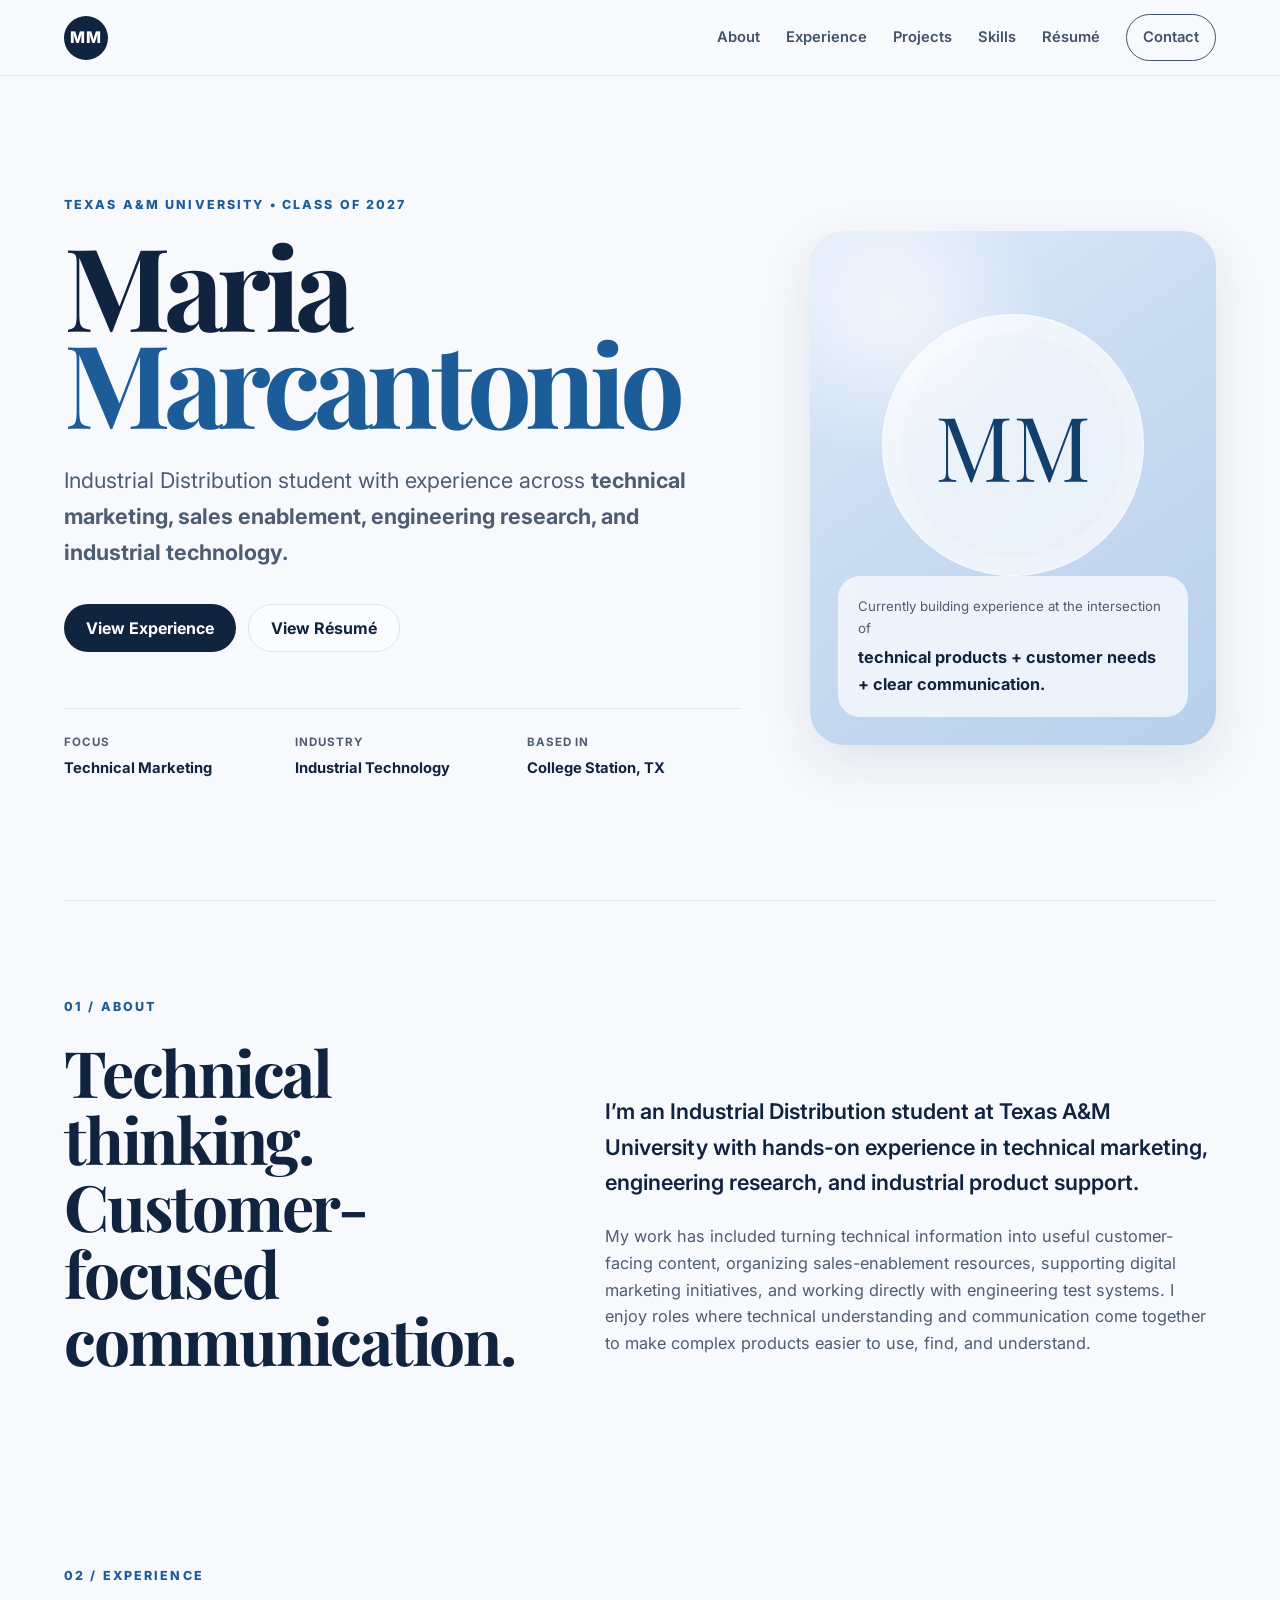
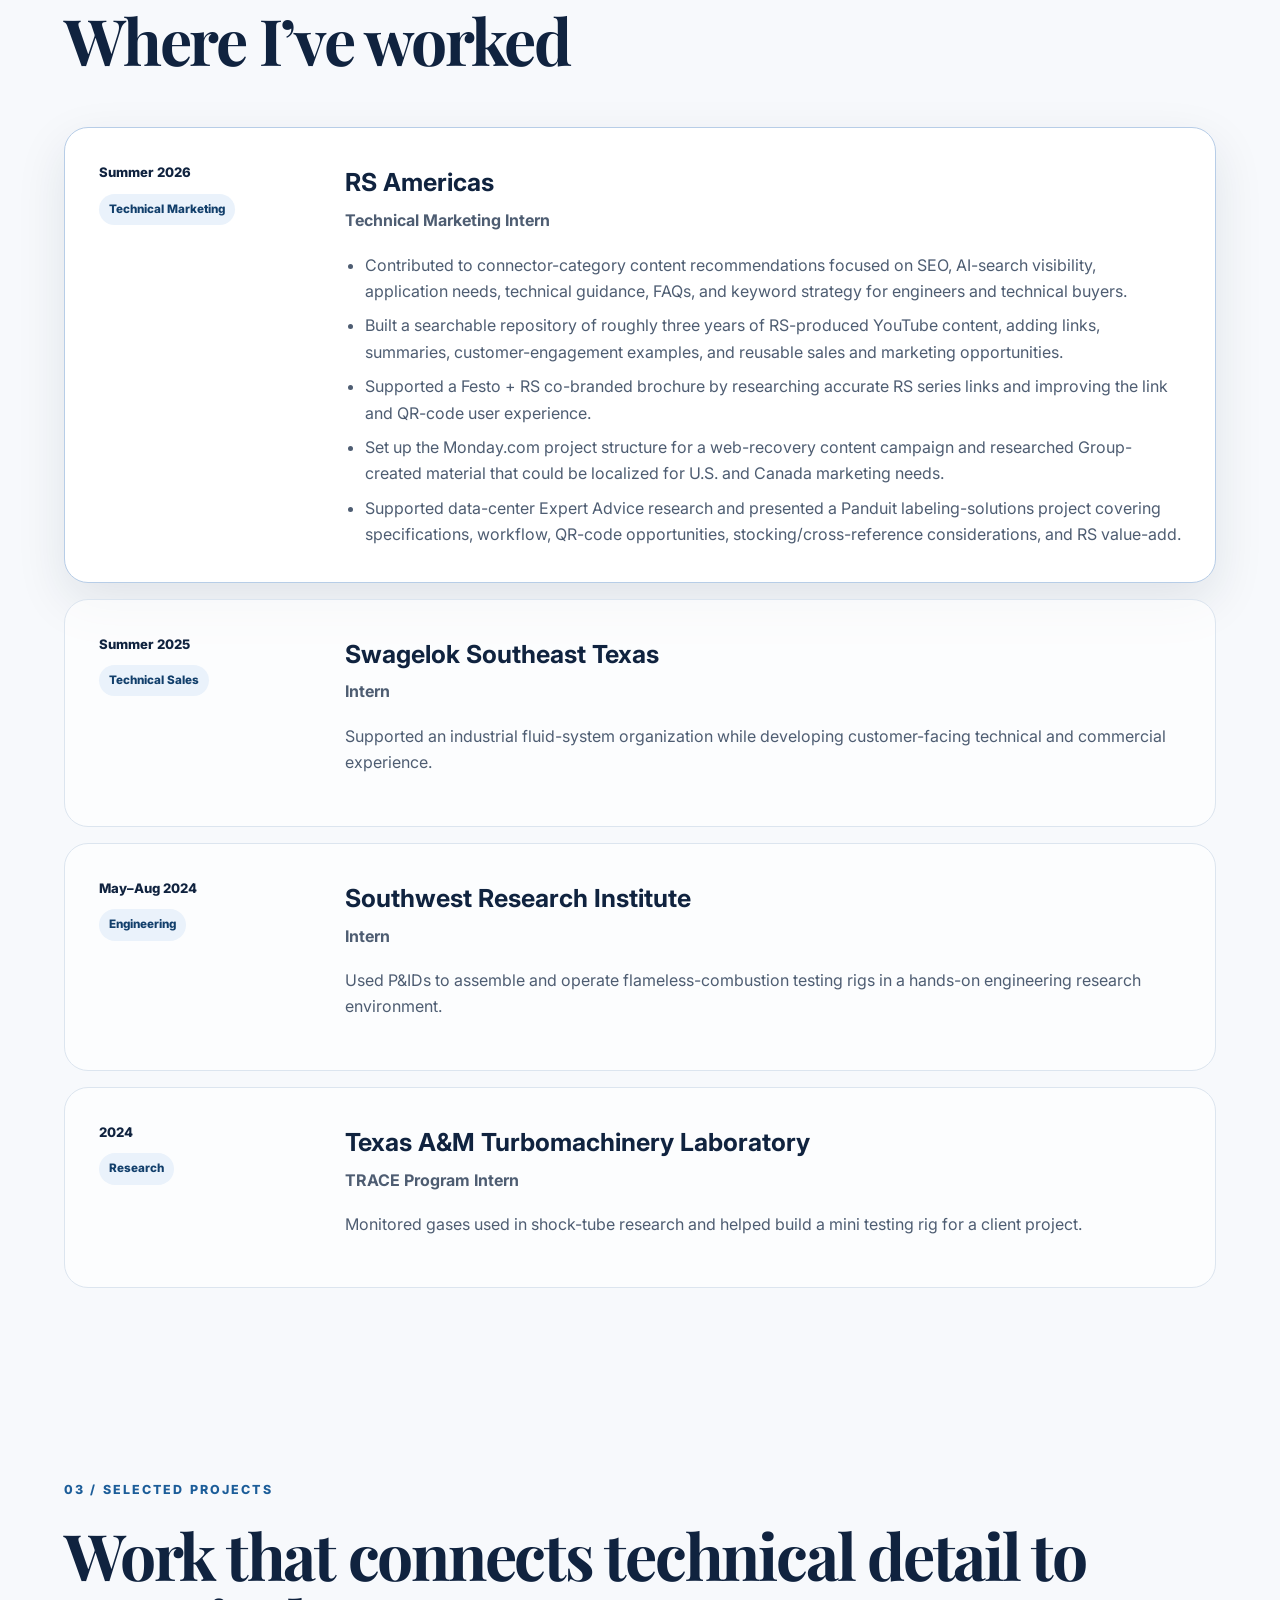
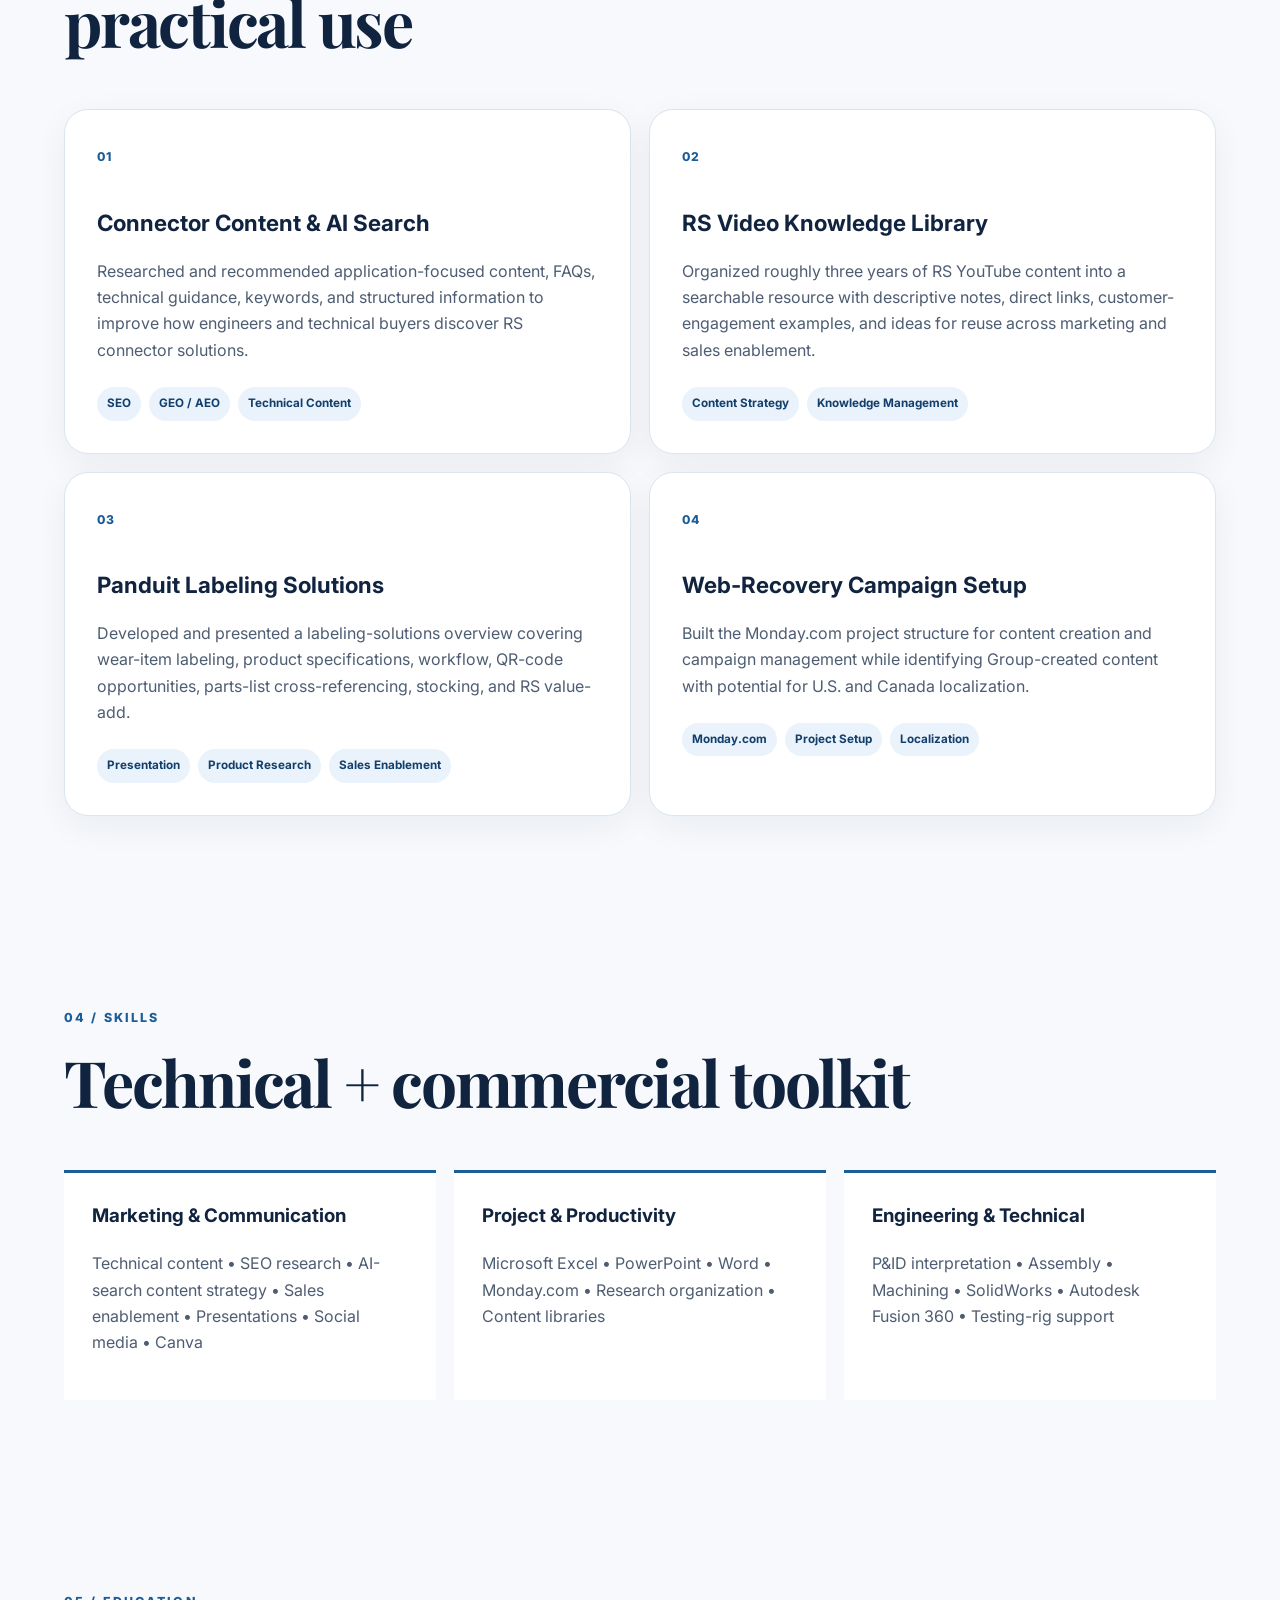
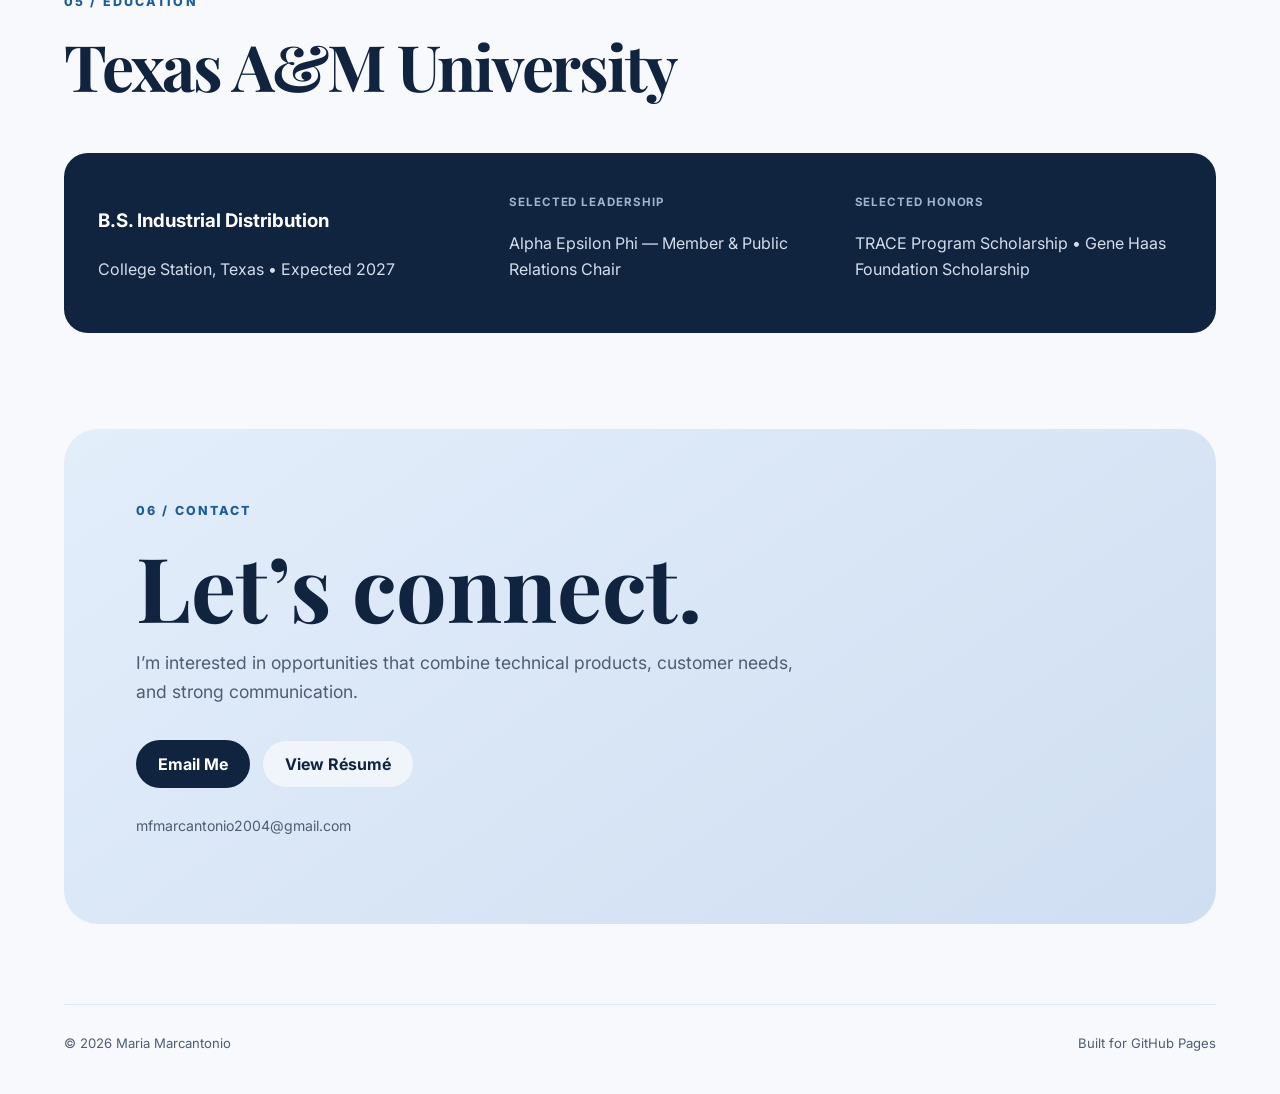
==== index.html @ a5fbe871 "Add files via upload" ====
<!doctype html>
<html lang="en">
<head>
  <meta charset="utf-8" />
  <meta name="viewport" content="width=device-width, initial-scale=1" />
  <meta name="description" content="Maria Marcantonio — Texas A&M Industrial Distribution student with experience in technical marketing, technical sales support, and engineering research." />
  <title>Maria Marcantonio | Portfolio</title>
  <link rel="preconnect" href="https://fonts.googleapis.com">
  <link rel="preconnect" href="https://fonts.gstatic.com" crossorigin>
  <link href="https://fonts.googleapis.com/css2?family=Inter:wght@400;500;600;700;800&family=Playfair+Display:wght@700&display=swap" rel="stylesheet">
  <link rel="stylesheet" href="styles.css" />
</head>

<body>
  <header class="site-header">
    <a class="brand" href="#top" aria-label="Maria Marcantonio home">MM</a>

    <button class="nav-toggle" aria-label="Open navigation" aria-expanded="false">
      <span></span><span></span><span></span>
    </button>

    <nav class="nav" aria-label="Primary navigation">
      <a href="#about">About</a>
      <a href="#experience">Experience</a>
      <a href="#projects">Projects</a>
      <a href="#skills">Skills</a>
      <a href="resume.html">Résumé</a>
      <a class="nav-cta" href="#contact">Contact</a>
    </nav>
  </header>

  <main id="top">
    <section class="hero section">
      <div class="hero-copy reveal">
        <p class="eyebrow">Texas A&amp;M University • Class of 2027</p>
        <h1>Maria<br><span>Marcantonio</span></h1>
        <p class="hero-subtitle">
          Industrial Distribution student with experience across
          <strong>technical marketing, sales enablement, engineering research, and industrial technology.</strong>
        </p>

        <div class="hero-actions">
          <a class="button primary" href="#experience">View Experience</a>
          <a class="button secondary" href="resume.html">View Résumé</a>
        </div>

        <div class="quick-facts" aria-label="Highlights">
          <div>
            <span class="fact-label">Focus</span>
            <strong>Technical Marketing</strong>
          </div>
          <div>
            <span class="fact-label">Industry</span>
            <strong>Industrial Technology</strong>
          </div>
          <div>
            <span class="fact-label">Based in</span>
            <strong>College Station, TX</strong>
          </div>
        </div>
      </div>

      <div class="hero-card reveal">
        <div class="portrait-placeholder" aria-label="Maria Marcantonio initials">
          <span>MM</span>
        </div>
        <div class="hero-card-text">
          <span>Currently building experience at the intersection of</span>
          <strong>technical products + customer needs + clear communication.</strong>
        </div>
      </div>
    </section>

    <section id="about" class="section two-column">
      <div class="section-heading reveal">
        <p class="eyebrow">01 / About</p>
        <h2>Technical thinking.<br>Customer-focused communication.</h2>
      </div>

      <div class="about-copy reveal">
        <p class="lead">
          I’m an Industrial Distribution student at Texas A&amp;M University with hands-on experience in technical marketing,
          engineering research, and industrial product support.
        </p>
        <p>
          My work has included turning technical information into useful customer-facing content, organizing sales-enablement
          resources, supporting digital marketing initiatives, and working directly with engineering test systems.
          I enjoy roles where technical understanding and communication come together to make complex products easier to use,
          find, and understand.
        </p>
      </div>
    </section>

    <section id="experience" class="section">
      <div class="section-heading reveal">
        <p class="eyebrow">02 / Experience</p>
        <h2>Where I’ve worked</h2>
      </div>

      <div class="timeline">
        <article class="experience-card featured reveal">
          <div class="experience-meta">
            <span class="date">Summer 2026</span>
            <span class="tag">Technical Marketing</span>
          </div>
          <div class="experience-main">
            <h3>RS Americas</h3>
            <p class="role">Technical Marketing Intern</p>
            <ul>
              <li>Contributed to connector-category content recommendations focused on SEO, AI-search visibility, application needs, technical guidance, FAQs, and keyword strategy for engineers and technical buyers.</li>
              <li>Built a searchable repository of roughly three years of RS-produced YouTube content, adding links, summaries, customer-engagement examples, and reusable sales and marketing opportunities.</li>
              <li>Supported a Festo + RS co-branded brochure by researching accurate RS series links and improving the link and QR-code user experience.</li>
              <li>Set up the Monday.com project structure for a web-recovery content campaign and researched Group-created material that could be localized for U.S. and Canada marketing needs.</li>
              <li>Supported data-center Expert Advice research and presented a Panduit labeling-solutions project covering specifications, workflow, QR-code opportunities, stocking/cross-reference considerations, and RS value-add.</li>
            </ul>
          </div>
        </article>

        <article class="experience-card reveal">
          <div class="experience-meta">
            <span class="date">Summer 2025</span>
            <span class="tag">Technical Sales</span>
          </div>
          <div class="experience-main">
            <h3>Swagelok Southeast Texas</h3>
            <p class="role">Intern</p>
            <p>
              Supported an industrial fluid-system organization while developing customer-facing technical and commercial experience.
            </p>
          </div>
        </article>

        <article class="experience-card reveal">
          <div class="experience-meta">
            <span class="date">May–Aug 2024</span>
            <span class="tag">Engineering</span>
          </div>
          <div class="experience-main">
            <h3>Southwest Research Institute</h3>
            <p class="role">Intern</p>
            <p>
              Used P&amp;IDs to assemble and operate flameless-combustion testing rigs in a hands-on engineering research environment.
            </p>
          </div>
        </article>

        <article class="experience-card reveal">
          <div class="experience-meta">
            <span class="date">2024</span>
            <span class="tag">Research</span>
          </div>
          <div class="experience-main">
            <h3>Texas A&amp;M Turbomachinery Laboratory</h3>
            <p class="role">TRACE Program Intern</p>
            <p>
              Monitored gases used in shock-tube research and helped build a mini testing rig for a client project.
            </p>
          </div>
        </article>
      </div>
    </section>

    <section id="projects" class="section">
      <div class="section-heading reveal">
        <p class="eyebrow">03 / Selected Projects</p>
        <h2>Work that connects technical detail to practical use</h2>
      </div>

      <div class="project-grid">
        <article class="project-card reveal">
          <span class="project-number">01</span>
          <h3>Connector Content &amp; AI Search</h3>
          <p>
            Researched and recommended application-focused content, FAQs, technical guidance, keywords, and structured information
            to improve how engineers and technical buyers discover RS connector solutions.
          </p>
          <div class="chips">
            <span>SEO</span><span>GEO / AEO</span><span>Technical Content</span>
          </div>
        </article>

        <article class="project-card reveal">
          <span class="project-number">02</span>
          <h3>RS Video Knowledge Library</h3>
          <p>
            Organized roughly three years of RS YouTube content into a searchable resource with descriptive notes, direct links,
            customer-engagement examples, and ideas for reuse across marketing and sales enablement.
          </p>
          <div class="chips">
            <span>Content Strategy</span><span>Knowledge Management</span>
          </div>
        </article>

        <article class="project-card reveal">
          <span class="project-number">03</span>
          <h3>Panduit Labeling Solutions</h3>
          <p>
            Developed and presented a labeling-solutions overview covering wear-item labeling, product specifications, workflow,
            QR-code opportunities, parts-list cross-referencing, stocking, and RS value-add.
          </p>
          <div class="chips">
            <span>Presentation</span><span>Product Research</span><span>Sales Enablement</span>
          </div>
        </article>

        <article class="project-card reveal">
          <span class="project-number">04</span>
          <h3>Web-Recovery Campaign Setup</h3>
          <p>
            Built the Monday.com project structure for content creation and campaign management while identifying Group-created
            content with potential for U.S. and Canada localization.
          </p>
          <div class="chips">
            <span>Monday.com</span><span>Project Setup</span><span>Localization</span>
          </div>
        </article>
      </div>
    </section>

    <section id="skills" class="section">
      <div class="section-heading reveal">
        <p class="eyebrow">04 / Skills</p>
        <h2>Technical + commercial toolkit</h2>
      </div>

      <div class="skills-grid reveal">
        <div class="skill-group">
          <h3>Marketing &amp; Communication</h3>
          <p>Technical content • SEO research • AI-search content strategy • Sales enablement • Presentations • Social media • Canva</p>
        </div>
        <div class="skill-group">
          <h3>Project &amp; Productivity</h3>
          <p>Microsoft Excel • PowerPoint • Word • Monday.com • Research organization • Content libraries</p>
        </div>
        <div class="skill-group">
          <h3>Engineering &amp; Technical</h3>
          <p>P&amp;ID interpretation • Assembly • Machining • SolidWorks • Autodesk Fusion 360 • Testing-rig support</p>
        </div>
      </div>
    </section>

    <section class="section education-section">
      <div class="section-heading reveal">
        <p class="eyebrow">05 / Education</p>
        <h2>Texas A&amp;M University</h2>
      </div>

      <div class="education-card reveal">
        <div>
          <h3>B.S. Industrial Distribution</h3>
          <p>College Station, Texas • Expected 2027</p>
        </div>
        <div>
          <span class="small-label">Selected leadership</span>
          <p>Alpha Epsilon Phi — Member &amp; Public Relations Chair</p>
        </div>
        <div>
          <span class="small-label">Selected honors</span>
          <p>TRACE Program Scholarship • Gene Haas Foundation Scholarship</p>
        </div>
      </div>
    </section>

    <section id="contact" class="section contact-section reveal">
      <p class="eyebrow">06 / Contact</p>
      <h2>Let’s connect.</h2>
      <p>
        I’m interested in opportunities that combine technical products, customer needs, and strong communication.
      </p>
      <div class="contact-actions">
        <a class="button primary" href="mailto:mfmarcantonio2004@gmail.com">Email Me</a>
        <a class="button secondary" href="resume.html">View Résumé</a>
      </div>
      <p class="contact-email">mfmarcantonio2004@gmail.com</p>
    </section>
  </main>

  <footer>
    <span>© <span id="year"></span> Maria Marcantonio</span>
    <span>Built for GitHub Pages</span>
  </footer>

  <script src="script.js"></script>
</body>
</html>
---- styles.css ----
:root {
  --ink: #10233f;
  --ink-soft: #4e5d72;
  --paper: #f7f9fc;
  --white: #ffffff;
  --blue: #1c5d99;
  --blue-dark: #123f6b;
  --blue-pale: #eaf2fb;
  --line: #dce5ef;
  --shadow: 0 18px 50px rgba(16, 35, 63, 0.10);
  --max: 1180px;
}

* { box-sizing: border-box; }

html { scroll-behavior: smooth; }

body {
  margin: 0;
  font-family: "Inter", system-ui, -apple-system, BlinkMacSystemFont, "Segoe UI", sans-serif;
  background: var(--paper);
  color: var(--ink);
  line-height: 1.65;
}

a { color: inherit; text-decoration: none; }

.site-header {
  position: sticky;
  top: 0;
  z-index: 100;
  display: flex;
  align-items: center;
  justify-content: space-between;
  min-height: 76px;
  padding: 0 5vw;
  background: rgba(247, 249, 252, 0.88);
  backdrop-filter: blur(14px);
  border-bottom: 1px solid rgba(220, 229, 239, 0.8);
}

.brand {
  display: grid;
  place-items: center;
  width: 44px;
  height: 44px;
  border-radius: 50%;
  background: var(--ink);
  color: white;
  font-weight: 800;
  letter-spacing: .04em;
}

.nav {
  display: flex;
  align-items: center;
  gap: 26px;
  font-size: .92rem;
  font-weight: 600;
}

.nav a { opacity: .78; }
.nav a:hover { opacity: 1; }

.nav-cta {
  padding: 10px 16px;
  border: 1px solid var(--ink);
  border-radius: 999px;
}

.nav-toggle {
  display: none;
  width: 44px;
  height: 44px;
  padding: 10px;
  border: 0;
  background: transparent;
}
.nav-toggle span {
  display: block;
  height: 2px;
  margin: 5px 0;
  background: var(--ink);
}

.section {
  width: min(var(--max), 90vw);
  margin: 0 auto;
  padding: 96px 0;
}

.hero {
  min-height: calc(100vh - 76px);
  display: grid;
  grid-template-columns: 1.25fr .75fr;
  gap: 70px;
  align-items: center;
}

.eyebrow {
  margin: 0 0 20px;
  color: var(--blue);
  font-size: .78rem;
  font-weight: 800;
  letter-spacing: .17em;
  text-transform: uppercase;
}

.hero h1 {
  margin: 0;
  font-family: "Playfair Display", Georgia, serif;
  font-size: clamp(4.2rem, 9vw, 8rem);
  line-height: .84;
  letter-spacing: -.055em;
}

.hero h1 span { color: var(--blue); }

.hero-subtitle {
  max-width: 720px;
  margin: 34px 0 0;
  color: var(--ink-soft);
  font-size: clamp(1.08rem, 2vw, 1.35rem);
}

.hero-actions,
.contact-actions {
  display: flex;
  flex-wrap: wrap;
  gap: 12px;
  margin-top: 34px;
}

.button {
  display: inline-flex;
  align-items: center;
  justify-content: center;
  min-height: 48px;
  padding: 0 22px;
  border-radius: 999px;
  font-weight: 700;
  transition: transform .2s ease, box-shadow .2s ease, background .2s ease;
}

.button:hover {
  transform: translateY(-2px);
  box-shadow: 0 10px 28px rgba(16, 35, 63, .12);
}

.button.primary {
  background: var(--ink);
  color: white;
}

.button.secondary {
  border: 1px solid var(--line);
  background: rgba(255,255,255,.6);
}

.quick-facts {
  display: grid;
  grid-template-columns: repeat(3, 1fr);
  gap: 18px;
  margin-top: 56px;
  padding-top: 24px;
  border-top: 1px solid var(--line);
}

.quick-facts div { display: grid; gap: 4px; }

.fact-label,
.small-label {
  color: var(--ink-soft);
  font-size: .72rem;
  font-weight: 700;
  letter-spacing: .08em;
  text-transform: uppercase;
}

.quick-facts strong { font-size: .92rem; }

.hero-card {
  position: relative;
  min-height: 510px;
  padding: 28px;
  overflow: hidden;
  border-radius: 34px;
  background:
    radial-gradient(circle at 20% 15%, rgba(255,255,255,.65), transparent 28%),
    linear-gradient(145deg, #dfeafb, #c9dcf1 45%, #b8d0ec);
  box-shadow: var(--shadow);
  display: flex;
  flex-direction: column;
  justify-content: space-between;
}

.portrait-placeholder {
  align-self: center;
  margin-top: 55px;
  width: min(280px, 75%);
  aspect-ratio: 1;
  display: grid;
  place-items: center;
  border-radius: 50%;
  background: rgba(255,255,255,.62);
  border: 1px solid rgba(255,255,255,.8);
  box-shadow: inset 0 0 0 18px rgba(255,255,255,.22);
}

.portrait-placeholder span {
  font-family: "Playfair Display", Georgia, serif;
  font-size: clamp(4rem, 7vw, 6rem);
  color: var(--blue-dark);
}

.hero-card-text {
  display: grid;
  gap: 4px;
  padding: 20px;
  border-radius: 22px;
  background: rgba(255,255,255,.70);
  backdrop-filter: blur(8px);
}
.hero-card-text span {
  color: var(--ink-soft);
  font-size: .83rem;
}
.hero-card-text strong { font-size: 1.02rem; }

.two-column {
  display: grid;
  grid-template-columns: .85fr 1.15fr;
  gap: 90px;
  border-top: 1px solid var(--line);
}

.section-heading h2 {
  margin: 0;
  font-family: "Playfair Display", Georgia, serif;
  font-size: clamp(2.3rem, 5vw, 4.2rem);
  line-height: 1.05;
  letter-spacing: -.035em;
}

.about-copy {
  align-self: end;
  color: var(--ink-soft);
  font-size: 1.02rem;
}

.about-copy .lead {
  color: var(--ink);
  font-size: 1.35rem;
  font-weight: 600;
}

.timeline {
  margin-top: 54px;
  display: grid;
  gap: 16px;
}

.experience-card {
  display: grid;
  grid-template-columns: 210px 1fr;
  gap: 36px;
  padding: 34px;
  border: 1px solid var(--line);
  border-radius: 24px;
  background: rgba(255,255,255,.68);
}

.experience-card.featured {
  border-color: #b7cde7;
  box-shadow: var(--shadow);
  background: white;
}

.experience-meta {
  display: flex;
  flex-direction: column;
  gap: 10px;
  align-items: flex-start;
}

.date {
  font-size: .82rem;
  font-weight: 800;
}

.tag {
  display: inline-flex;
  padding: 6px 10px;
  border-radius: 999px;
  background: var(--blue-pale);
  color: var(--blue-dark);
  font-size: .73rem;
  font-weight: 800;
}

.experience-main h3 {
  margin: 0;
  font-size: 1.55rem;
}
.role {
  margin: 4px 0 18px;
  color: var(--blue);
  font-weight: 700;
}
.experience-main p,
.experience-main ul {
  color: var(--ink-soft);
}

.experience-main ul {
  margin: 0;
  padding-left: 20px;
}
.experience-main li + li { margin-top: 8px; }

.project-grid {
  display: grid;
  grid-template-columns: repeat(2, 1fr);
  gap: 18px;
  margin-top: 54px;
}

.project-card {
  min-height: 320px;
  padding: 32px;
  border-radius: 24px;
  border: 1px solid var(--line);
  background: white;
  box-shadow: 0 10px 34px rgba(16, 35, 63, .06);
}

.project-number {
  color: var(--blue);
  font-size: .76rem;
  font-weight: 800;
  letter-spacing: .1em;
}
.project-card h3 {
  margin: 36px 0 12px;
  font-size: 1.4rem;
}
.project-card p { color: var(--ink-soft); }

.chips {
  display: flex;
  flex-wrap: wrap;
  gap: 8px;
  margin-top: 24px;
}
.chips span {
  padding: 7px 10px;
  border-radius: 999px;
  background: var(--blue-pale);
  color: var(--blue-dark);
  font-size: .73rem;
  font-weight: 700;
}

.skills-grid {
  display: grid;
  grid-template-columns: repeat(3, 1fr);
  gap: 18px;
  margin-top: 54px;
}

.skill-group {
  padding: 28px;
  border-top: 3px solid var(--blue);
  background: white;
}
.skill-group h3 { margin-top: 0; }
.skill-group p { color: var(--ink-soft); }

.education-card {
  margin-top: 54px;
  display: grid;
  grid-template-columns: 1.2fr 1fr 1fr;
  gap: 18px;
  padding: 34px;
  border-radius: 24px;
  background: var(--ink);
  color: white;
}
.education-card p { color: #d5ddeb; }
.education-card .small-label { color: #9eb5d0; }

.contact-section {
  margin-bottom: 80px;
  padding: 72px;
  border-radius: 34px;
  background: linear-gradient(145deg, #e3eefb, #cfdef1);
}
.contact-section h2 {
  margin: 0;
  font-family: "Playfair Display", Georgia, serif;
  font-size: clamp(3rem, 7vw, 6rem);
  line-height: 1;
}
.contact-section > p:not(.eyebrow):not(.contact-email) {
  max-width: 670px;
  color: var(--ink-soft);
  font-size: 1.1rem;
}
.contact-email {
  margin-top: 26px;
  color: var(--ink-soft);
  font-size: .88rem;
}

footer {
  width: min(var(--max), 90vw);
  margin: 0 auto;
  padding: 28px 0 40px;
  display: flex;
  justify-content: space-between;
  color: var(--ink-soft);
  border-top: 1px solid var(--line);
  font-size: .82rem;
}

.reveal {
  opacity: 0;
  transform: translateY(18px);
  transition: opacity .65s ease, transform .65s ease;
}
.reveal.visible {
  opacity: 1;
  transform: none;
}

@media (max-width: 900px) {
  .nav-toggle { display: block; }
  .nav {
    position: absolute;
    top: 76px;
    left: 0;
    right: 0;
    display: none;
    flex-direction: column;
    align-items: stretch;
    gap: 0;
    padding: 18px 5vw 28px;
    background: var(--paper);
    border-bottom: 1px solid var(--line);
  }
  .nav.open { display: flex; }
  .nav a { padding: 12px 0; }
  .nav-cta { border: 0; border-radius: 0; }

  .hero,
  .two-column {
    grid-template-columns: 1fr;
  }
  .hero {
    padding-top: 60px;
    gap: 38px;
  }
  .hero-card { min-height: 410px; }
  .two-column { gap: 36px; }

  .experience-card {
    grid-template-columns: 1fr;
    gap: 18px;
  }
  .experience-meta {
    flex-direction: row;
    justify-content: space-between;
    align-items: center;
  }
  .project-grid,
  .skills-grid,
  .education-card {
    grid-template-columns: 1fr;
  }
}

@media (max-width: 600px) {
  .section { padding: 72px 0; }
  .hero h1 { font-size: clamp(3.5rem, 19vw, 5.4rem); }
  .quick-facts { grid-template-columns: 1fr; }
  .project-grid { grid-template-columns: 1fr; }
  .contact-section { padding: 42px 26px; }
  footer { flex-direction: column; gap: 8px; }
}
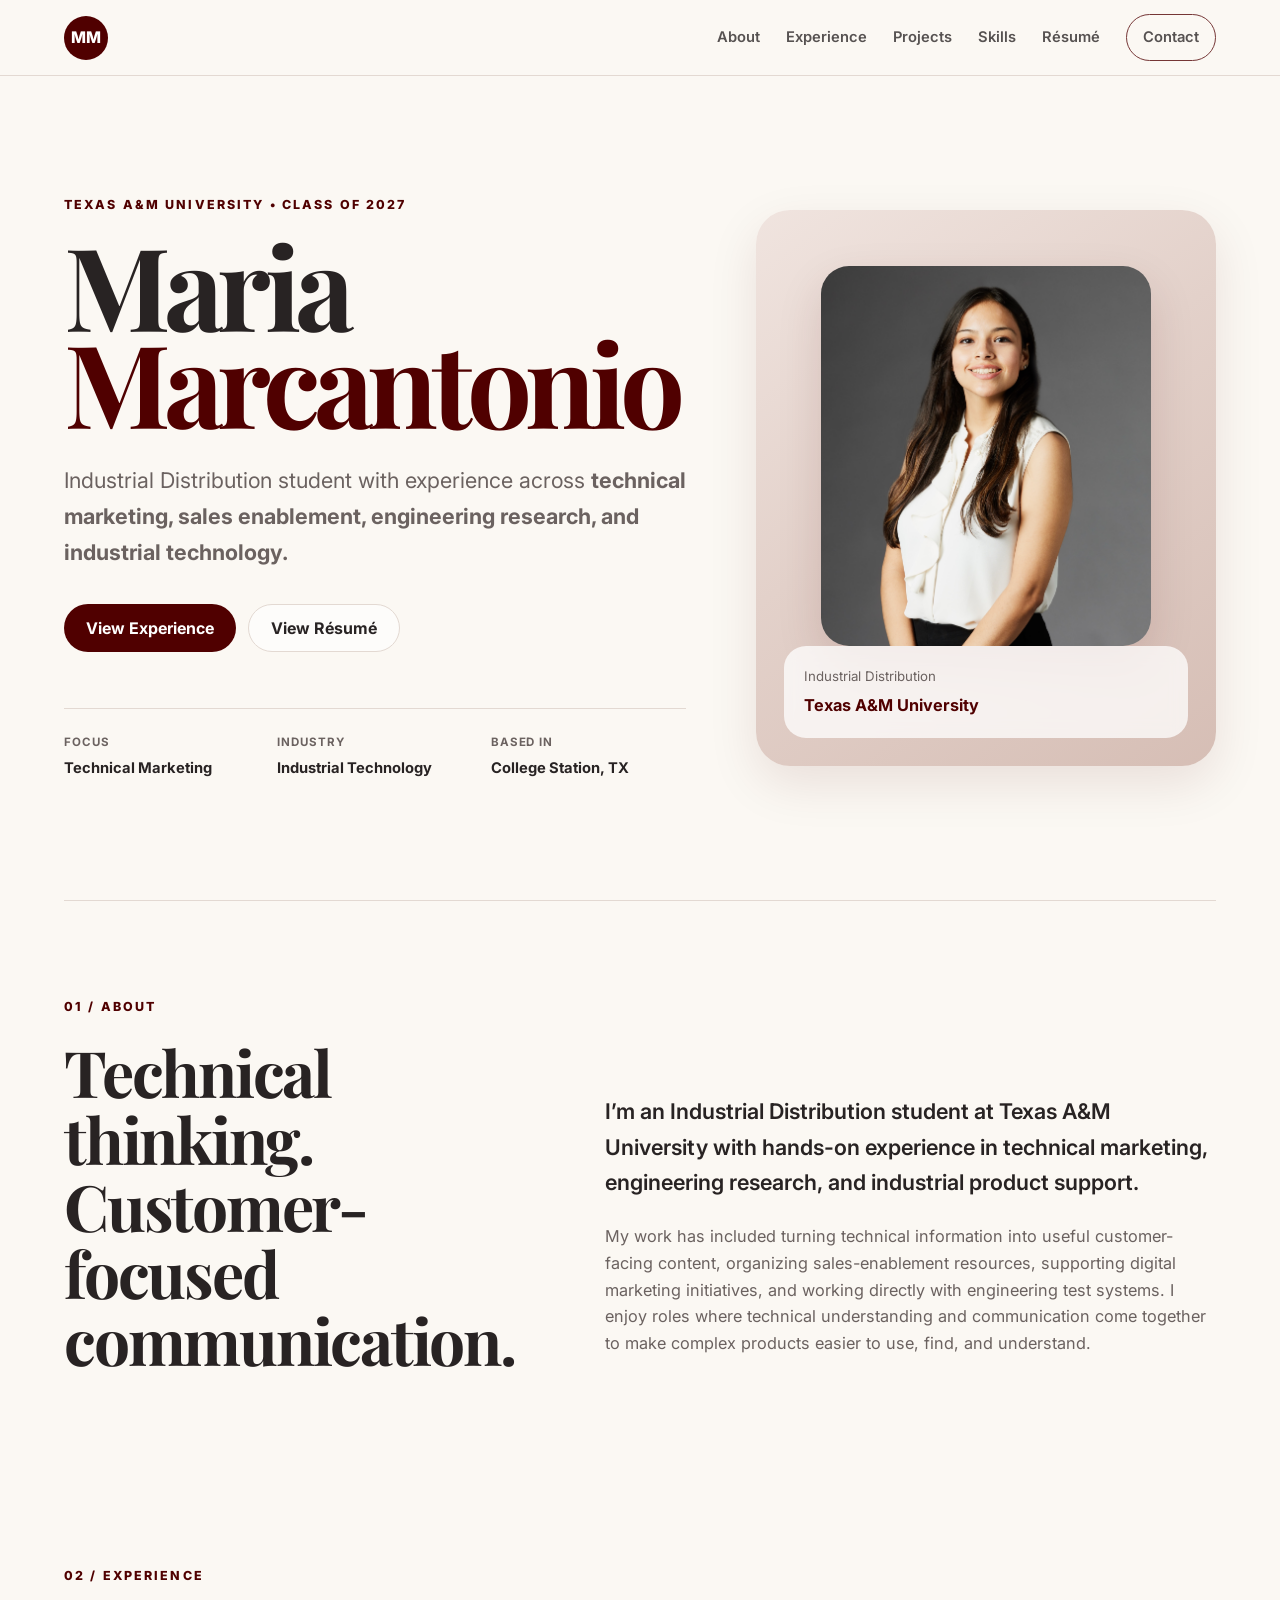
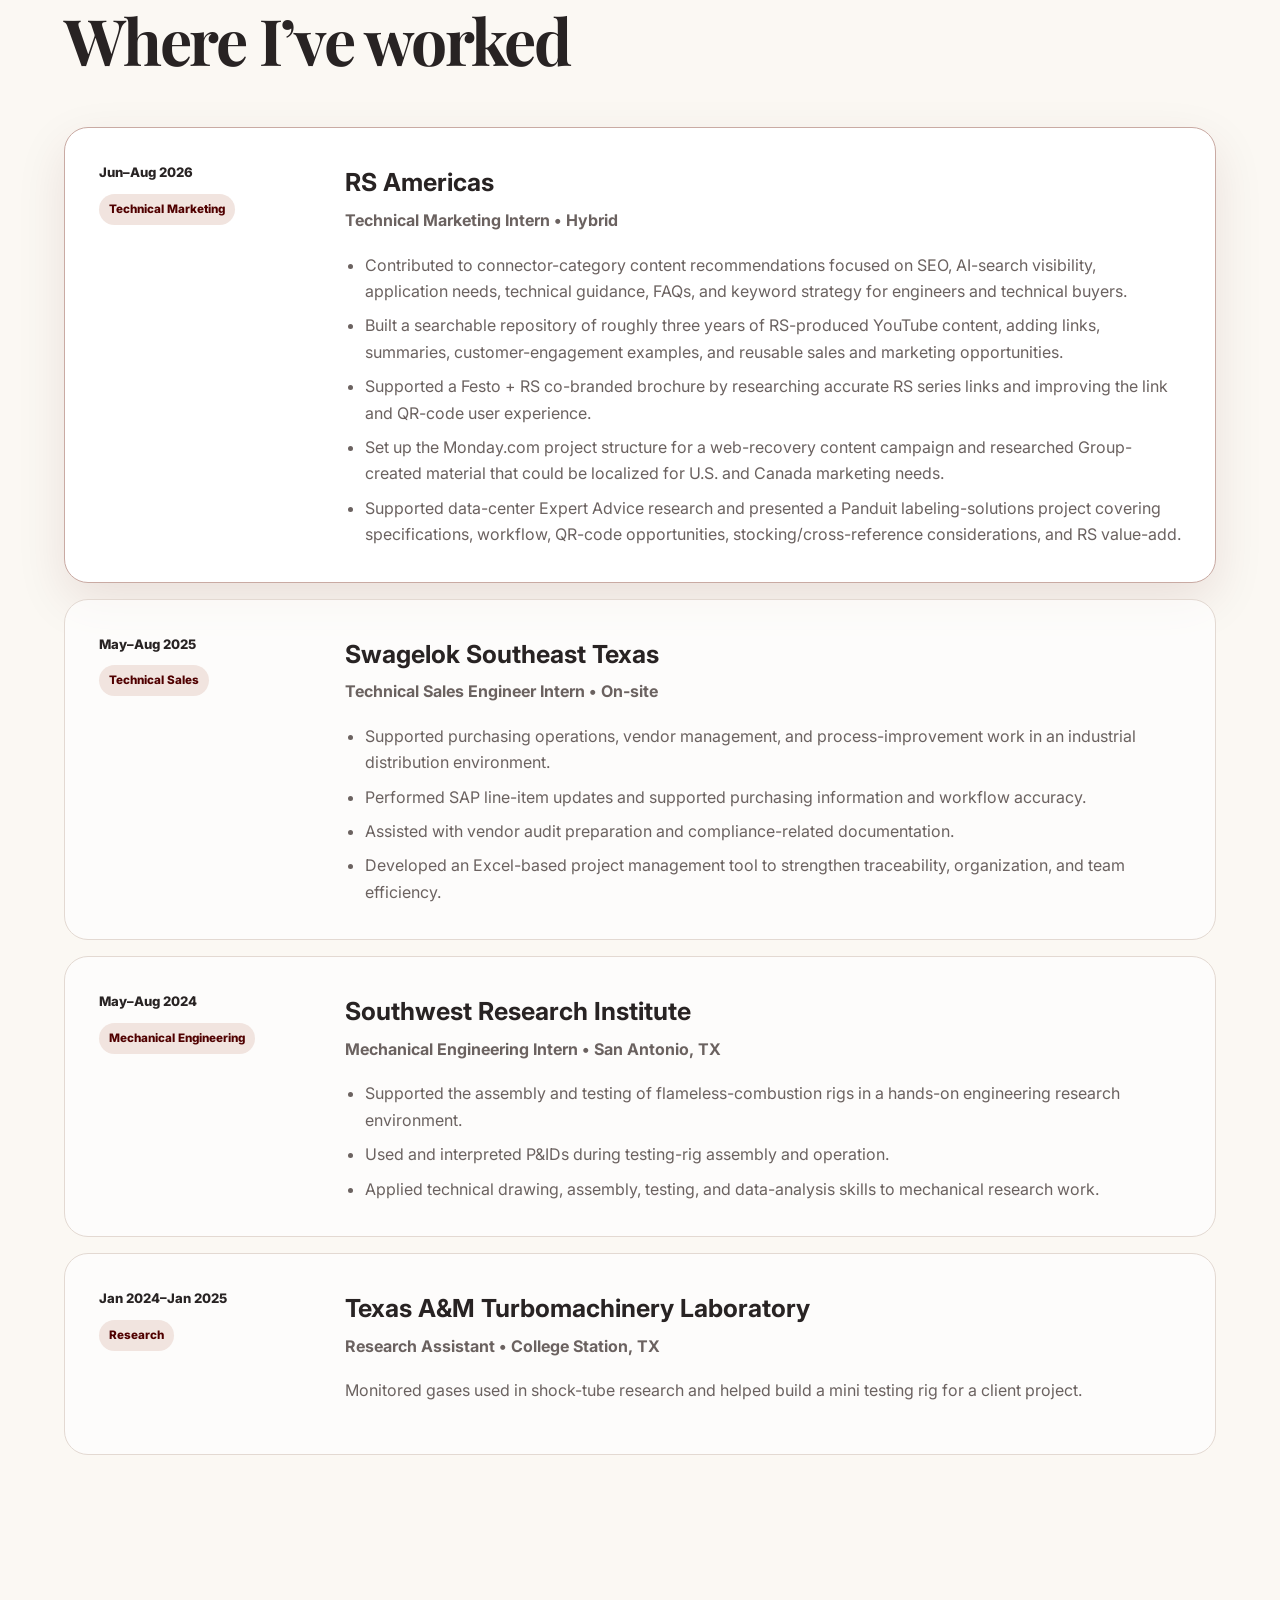
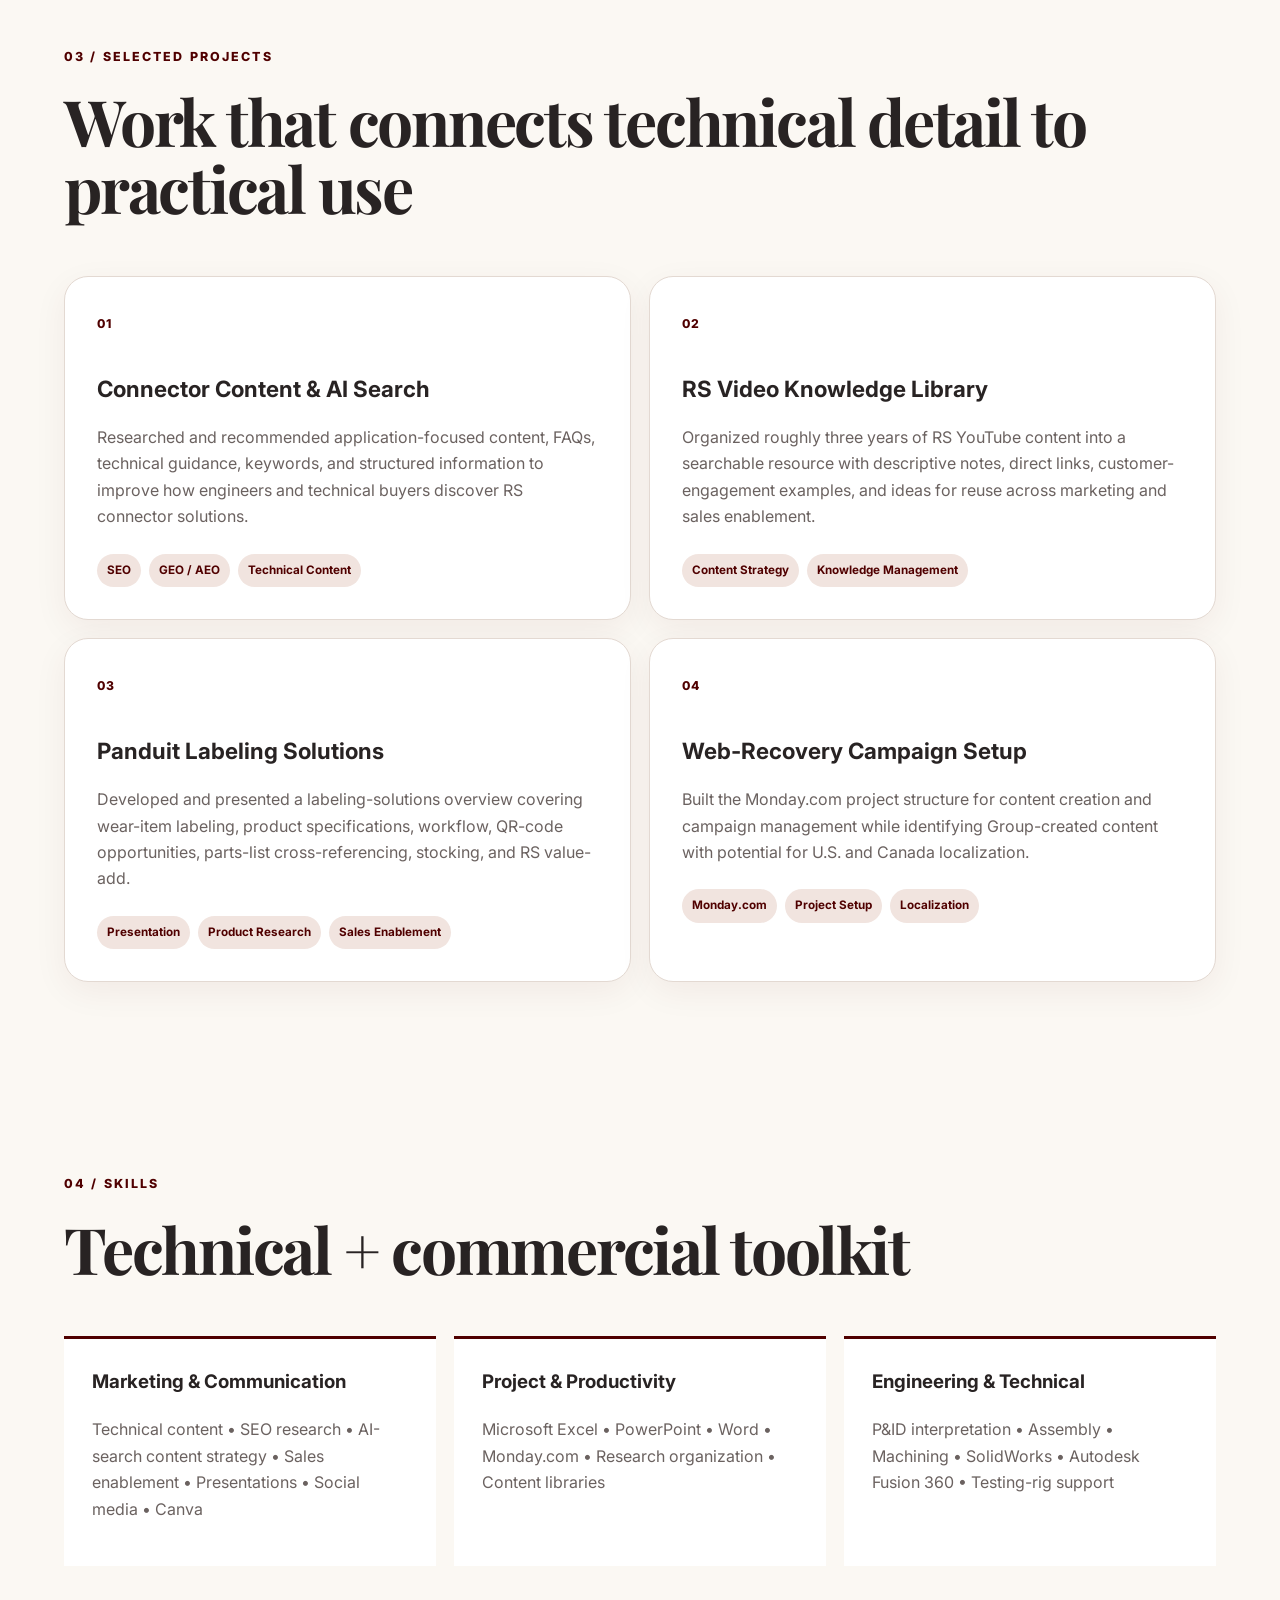
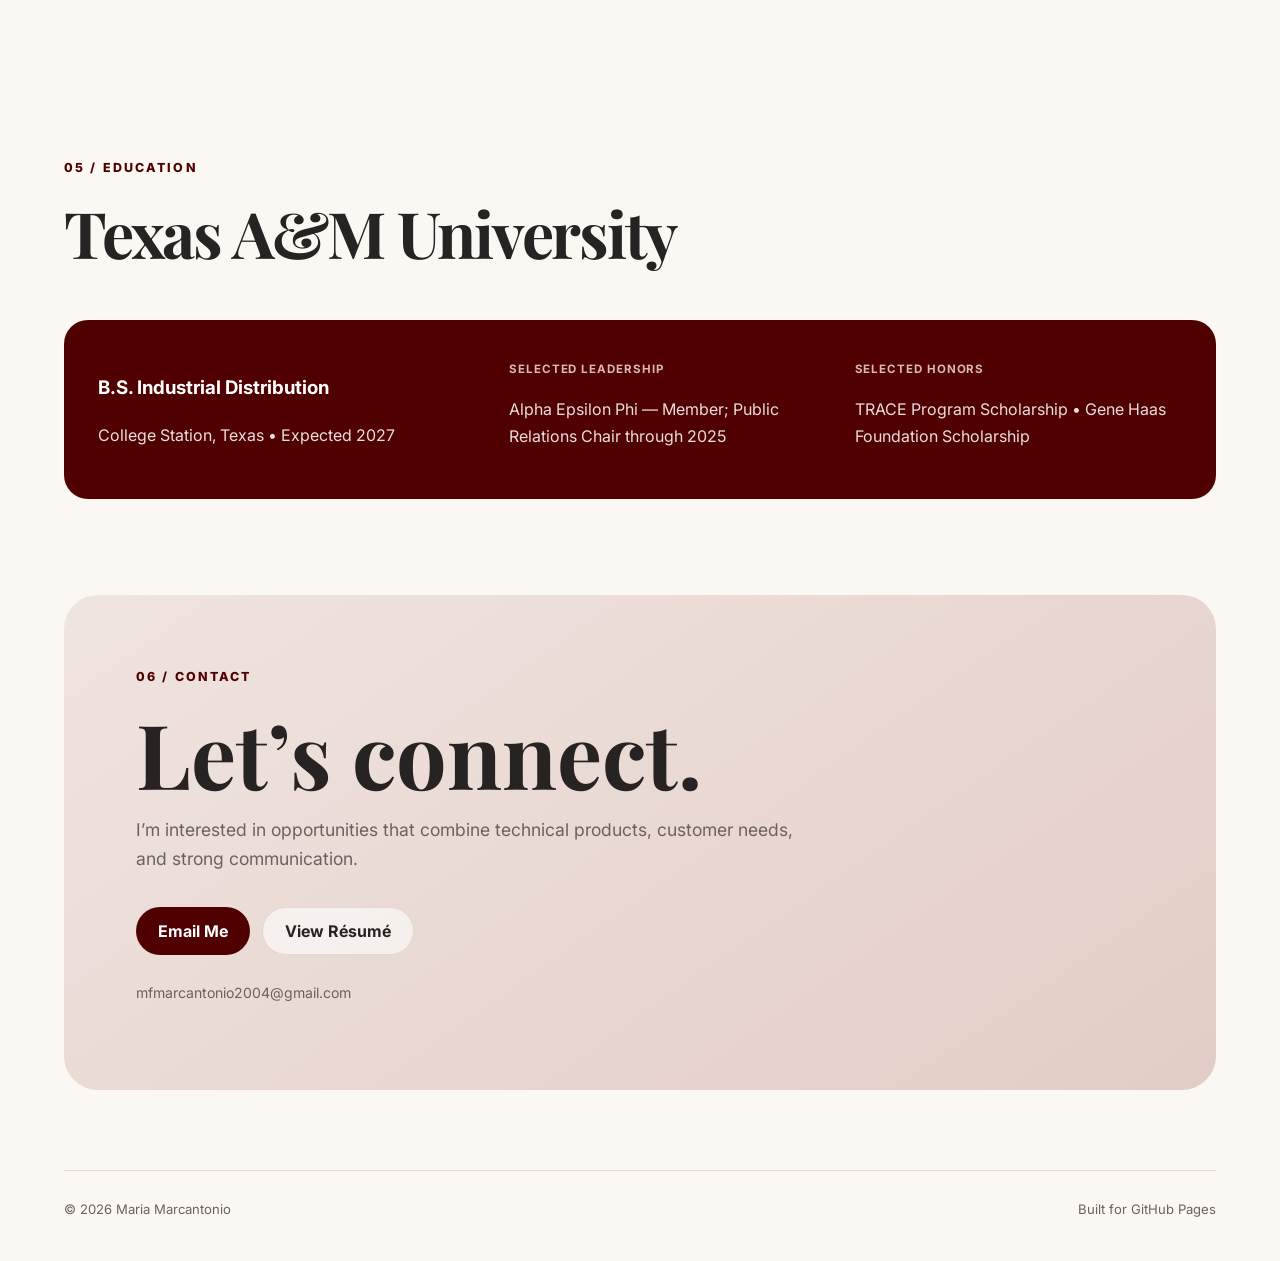
==== commit 09d23e7d: "Add files via upload" ====
--- a/index.html
+++ b/index.html
@@ -61,12 +61,10 @@
       </div>
 
       <div class="hero-card reveal">
-        <div class="portrait-placeholder" aria-label="Maria Marcantonio initials">
-          <span>MM</span>
-        </div>
+        <img src="maria-headshot.jpg" alt="Professional headshot of Maria Marcantonio" class="hero-photo">
         <div class="hero-card-text">
-          <span>Currently building experience at the intersection of</span>
-          <strong>technical products + customer needs + clear communication.</strong>
+          <span>Industrial Distribution</span>
+          <strong>Texas A&amp;M University</strong>
         </div>
       </div>
     </section>
@@ -100,12 +98,12 @@
       <div class="timeline">
         <article class="experience-card featured reveal">
           <div class="experience-meta">
-            <span class="date">Summer 2026</span>
+            <span class="date">Jun–Aug 2026</span>
             <span class="tag">Technical Marketing</span>
           </div>
           <div class="experience-main">
             <h3>RS Americas</h3>
-            <p class="role">Technical Marketing Intern</p>
+            <p class="role">Technical Marketing Intern • Hybrid</p>
             <ul>
               <li>Contributed to connector-category content recommendations focused on SEO, AI-search visibility, application needs, technical guidance, FAQs, and keyword strategy for engineers and technical buyers.</li>
               <li>Built a searchable repository of roughly three years of RS-produced YouTube content, adding links, summaries, customer-engagement examples, and reusable sales and marketing opportunities.</li>
@@ -117,41 +115,30 @@
         </article>
 
         <article class="experience-card reveal">
-          <div class="experience-meta">
-            <span class="date">Summer 2025</span>
-            <span class="tag">Technical Sales</span>
-          </div>
-          <div class="experience-main">
-            <h3>Swagelok Southeast Texas</h3>
-            <p class="role">Intern</p>
-            <p>
-              Supported an industrial fluid-system organization while developing customer-facing technical and commercial experience.
-            </p>
-          </div>
+          <div class="experience-meta"><span class="date">May–Aug 2025</span><span class="tag">Technical Sales</span></div>
+          <div class="experience-main"><h3>Swagelok Southeast Texas</h3><p class="role">Technical Sales Engineer Intern • On-site</p>
+          <ul><li>Supported purchasing operations, vendor management, and process-improvement work in an industrial distribution environment.</li>
+          <li>Performed SAP line-item updates and supported purchasing information and workflow accuracy.</li>
+          <li>Assisted with vendor audit preparation and compliance-related documentation.</li>
+          <li>Developed an Excel-based project management tool to strengthen traceability, organization, and team efficiency.</li></ul></div>
+        </article>
+
+        <article class="experience-card reveal">
+          <div class="experience-meta"><span class="date">May–Aug 2024</span><span class="tag">Mechanical Engineering</span></div>
+          <div class="experience-main"><h3>Southwest Research Institute</h3><p class="role">Mechanical Engineering Intern • San Antonio, TX</p>
+          <ul><li>Supported the assembly and testing of flameless-combustion rigs in a hands-on engineering research environment.</li>
+          <li>Used and interpreted P&amp;IDs during testing-rig assembly and operation.</li>
+          <li>Applied technical drawing, assembly, testing, and data-analysis skills to mechanical research work.</li></ul></div>
         </article>
 
         <article class="experience-card reveal">
           <div class="experience-meta">
-            <span class="date">May–Aug 2024</span>
-            <span class="tag">Engineering</span>
-          </div>
-          <div class="experience-main">
-            <h3>Southwest Research Institute</h3>
-            <p class="role">Intern</p>
-            <p>
-              Used P&amp;IDs to assemble and operate flameless-combustion testing rigs in a hands-on engineering research environment.
-            </p>
-          </div>
-        </article>
-
-        <article class="experience-card reveal">
-          <div class="experience-meta">
-            <span class="date">2024</span>
+            <span class="date">Jan 2024–Jan 2025</span>
             <span class="tag">Research</span>
           </div>
           <div class="experience-main">
             <h3>Texas A&amp;M Turbomachinery Laboratory</h3>
-            <p class="role">TRACE Program Intern</p>
+            <p class="role">Research Assistant • College Station, TX</p>
             <p>
               Monitored gases used in shock-tube research and helped build a mini testing rig for a client project.
             </p>
@@ -252,7 +239,7 @@
         </div>
         <div>
           <span class="small-label">Selected leadership</span>
-          <p>Alpha Epsilon Phi — Member &amp; Public Relations Chair</p>
+          <p>Alpha Epsilon Phi — Member; Public Relations Chair through 2025</p>
         </div>
         <div>
           <span class="small-label">Selected honors</span>
--- a/styles.css
+++ b/styles.css
@@ -1,489 +1,15 @@
-:root {
-  --ink: #10233f;
-  --ink-soft: #4e5d72;
-  --paper: #f7f9fc;
-  --white: #ffffff;
-  --blue: #1c5d99;
-  --blue-dark: #123f6b;
-  --blue-pale: #eaf2fb;
-  --line: #dce5ef;
-  --shadow: 0 18px 50px rgba(16, 35, 63, 0.10);
-  --max: 1180px;
-}
-
-* { box-sizing: border-box; }
-
-html { scroll-behavior: smooth; }
-
-body {
-  margin: 0;
-  font-family: "Inter", system-ui, -apple-system, BlinkMacSystemFont, "Segoe UI", sans-serif;
-  background: var(--paper);
-  color: var(--ink);
-  line-height: 1.65;
-}
-
-a { color: inherit; text-decoration: none; }
-
-.site-header {
-  position: sticky;
-  top: 0;
-  z-index: 100;
-  display: flex;
-  align-items: center;
-  justify-content: space-between;
-  min-height: 76px;
-  padding: 0 5vw;
-  background: rgba(247, 249, 252, 0.88);
-  backdrop-filter: blur(14px);
-  border-bottom: 1px solid rgba(220, 229, 239, 0.8);
-}
-
-.brand {
-  display: grid;
-  place-items: center;
-  width: 44px;
-  height: 44px;
-  border-radius: 50%;
-  background: var(--ink);
-  color: white;
-  font-weight: 800;
-  letter-spacing: .04em;
-}
-
-.nav {
-  display: flex;
-  align-items: center;
-  gap: 26px;
-  font-size: .92rem;
-  font-weight: 600;
-}
-
-.nav a { opacity: .78; }
-.nav a:hover { opacity: 1; }
-
-.nav-cta {
-  padding: 10px 16px;
-  border: 1px solid var(--ink);
-  border-radius: 999px;
-}
-
-.nav-toggle {
-  display: none;
-  width: 44px;
-  height: 44px;
-  padding: 10px;
-  border: 0;
-  background: transparent;
-}
-.nav-toggle span {
-  display: block;
-  height: 2px;
-  margin: 5px 0;
-  background: var(--ink);
-}
-
-.section {
-  width: min(var(--max), 90vw);
-  margin: 0 auto;
-  padding: 96px 0;
-}
-
-.hero {
-  min-height: calc(100vh - 76px);
-  display: grid;
-  grid-template-columns: 1.25fr .75fr;
-  gap: 70px;
-  align-items: center;
-}
-
-.eyebrow {
-  margin: 0 0 20px;
-  color: var(--blue);
-  font-size: .78rem;
-  font-weight: 800;
-  letter-spacing: .17em;
-  text-transform: uppercase;
-}
-
-.hero h1 {
-  margin: 0;
-  font-family: "Playfair Display", Georgia, serif;
-  font-size: clamp(4.2rem, 9vw, 8rem);
-  line-height: .84;
-  letter-spacing: -.055em;
-}
-
-.hero h1 span { color: var(--blue); }
-
-.hero-subtitle {
-  max-width: 720px;
-  margin: 34px 0 0;
-  color: var(--ink-soft);
-  font-size: clamp(1.08rem, 2vw, 1.35rem);
-}
-
-.hero-actions,
-.contact-actions {
-  display: flex;
-  flex-wrap: wrap;
-  gap: 12px;
-  margin-top: 34px;
-}
-
-.button {
-  display: inline-flex;
-  align-items: center;
-  justify-content: center;
-  min-height: 48px;
-  padding: 0 22px;
-  border-radius: 999px;
-  font-weight: 700;
-  transition: transform .2s ease, box-shadow .2s ease, background .2s ease;
-}
-
-.button:hover {
-  transform: translateY(-2px);
-  box-shadow: 0 10px 28px rgba(16, 35, 63, .12);
-}
-
-.button.primary {
-  background: var(--ink);
-  color: white;
-}
-
-.button.secondary {
-  border: 1px solid var(--line);
-  background: rgba(255,255,255,.6);
-}
-
-.quick-facts {
-  display: grid;
-  grid-template-columns: repeat(3, 1fr);
-  gap: 18px;
-  margin-top: 56px;
-  padding-top: 24px;
-  border-top: 1px solid var(--line);
-}
-
-.quick-facts div { display: grid; gap: 4px; }
-
-.fact-label,
-.small-label {
-  color: var(--ink-soft);
-  font-size: .72rem;
-  font-weight: 700;
-  letter-spacing: .08em;
-  text-transform: uppercase;
-}
-
-.quick-facts strong { font-size: .92rem; }
-
-.hero-card {
-  position: relative;
-  min-height: 510px;
-  padding: 28px;
-  overflow: hidden;
-  border-radius: 34px;
-  background:
-    radial-gradient(circle at 20% 15%, rgba(255,255,255,.65), transparent 28%),
-    linear-gradient(145deg, #dfeafb, #c9dcf1 45%, #b8d0ec);
-  box-shadow: var(--shadow);
-  display: flex;
-  flex-direction: column;
-  justify-content: space-between;
-}
-
-.portrait-placeholder {
-  align-self: center;
-  margin-top: 55px;
-  width: min(280px, 75%);
-  aspect-ratio: 1;
-  display: grid;
-  place-items: center;
-  border-radius: 50%;
-  background: rgba(255,255,255,.62);
-  border: 1px solid rgba(255,255,255,.8);
-  box-shadow: inset 0 0 0 18px rgba(255,255,255,.22);
-}
-
-.portrait-placeholder span {
-  font-family: "Playfair Display", Georgia, serif;
-  font-size: clamp(4rem, 7vw, 6rem);
-  color: var(--blue-dark);
-}
-
-.hero-card-text {
-  display: grid;
-  gap: 4px;
-  padding: 20px;
-  border-radius: 22px;
-  background: rgba(255,255,255,.70);
-  backdrop-filter: blur(8px);
-}
-.hero-card-text span {
-  color: var(--ink-soft);
-  font-size: .83rem;
-}
-.hero-card-text strong { font-size: 1.02rem; }
-
-.two-column {
-  display: grid;
-  grid-template-columns: .85fr 1.15fr;
-  gap: 90px;
-  border-top: 1px solid var(--line);
-}
-
-.section-heading h2 {
-  margin: 0;
-  font-family: "Playfair Display", Georgia, serif;
-  font-size: clamp(2.3rem, 5vw, 4.2rem);
-  line-height: 1.05;
-  letter-spacing: -.035em;
-}
-
-.about-copy {
-  align-self: end;
-  color: var(--ink-soft);
-  font-size: 1.02rem;
-}
-
-.about-copy .lead {
-  color: var(--ink);
-  font-size: 1.35rem;
-  font-weight: 600;
-}
-
-.timeline {
-  margin-top: 54px;
-  display: grid;
-  gap: 16px;
-}
-
-.experience-card {
-  display: grid;
-  grid-template-columns: 210px 1fr;
-  gap: 36px;
-  padding: 34px;
-  border: 1px solid var(--line);
-  border-radius: 24px;
-  background: rgba(255,255,255,.68);
-}
-
-.experience-card.featured {
-  border-color: #b7cde7;
-  box-shadow: var(--shadow);
-  background: white;
-}
-
-.experience-meta {
-  display: flex;
-  flex-direction: column;
-  gap: 10px;
-  align-items: flex-start;
-}
-
-.date {
-  font-size: .82rem;
-  font-weight: 800;
-}
-
-.tag {
-  display: inline-flex;
-  padding: 6px 10px;
-  border-radius: 999px;
-  background: var(--blue-pale);
-  color: var(--blue-dark);
-  font-size: .73rem;
-  font-weight: 800;
-}
-
-.experience-main h3 {
-  margin: 0;
-  font-size: 1.55rem;
-}
-.role {
-  margin: 4px 0 18px;
-  color: var(--blue);
-  font-weight: 700;
-}
-.experience-main p,
-.experience-main ul {
-  color: var(--ink-soft);
-}
-
-.experience-main ul {
-  margin: 0;
-  padding-left: 20px;
-}
-.experience-main li + li { margin-top: 8px; }
-
-.project-grid {
-  display: grid;
-  grid-template-columns: repeat(2, 1fr);
-  gap: 18px;
-  margin-top: 54px;
-}
-
-.project-card {
-  min-height: 320px;
-  padding: 32px;
-  border-radius: 24px;
-  border: 1px solid var(--line);
-  background: white;
-  box-shadow: 0 10px 34px rgba(16, 35, 63, .06);
-}
-
-.project-number {
-  color: var(--blue);
-  font-size: .76rem;
-  font-weight: 800;
-  letter-spacing: .1em;
-}
-.project-card h3 {
-  margin: 36px 0 12px;
-  font-size: 1.4rem;
-}
-.project-card p { color: var(--ink-soft); }
-
-.chips {
-  display: flex;
-  flex-wrap: wrap;
-  gap: 8px;
-  margin-top: 24px;
-}
-.chips span {
-  padding: 7px 10px;
-  border-radius: 999px;
-  background: var(--blue-pale);
-  color: var(--blue-dark);
-  font-size: .73rem;
-  font-weight: 700;
-}
-
-.skills-grid {
-  display: grid;
-  grid-template-columns: repeat(3, 1fr);
-  gap: 18px;
-  margin-top: 54px;
-}
-
-.skill-group {
-  padding: 28px;
-  border-top: 3px solid var(--blue);
-  background: white;
-}
-.skill-group h3 { margin-top: 0; }
-.skill-group p { color: var(--ink-soft); }
-
-.education-card {
-  margin-top: 54px;
-  display: grid;
-  grid-template-columns: 1.2fr 1fr 1fr;
-  gap: 18px;
-  padding: 34px;
-  border-radius: 24px;
-  background: var(--ink);
-  color: white;
-}
-.education-card p { color: #d5ddeb; }
-.education-card .small-label { color: #9eb5d0; }
-
-.contact-section {
-  margin-bottom: 80px;
-  padding: 72px;
-  border-radius: 34px;
-  background: linear-gradient(145deg, #e3eefb, #cfdef1);
-}
-.contact-section h2 {
-  margin: 0;
-  font-family: "Playfair Display", Georgia, serif;
-  font-size: clamp(3rem, 7vw, 6rem);
-  line-height: 1;
-}
-.contact-section > p:not(.eyebrow):not(.contact-email) {
-  max-width: 670px;
-  color: var(--ink-soft);
-  font-size: 1.1rem;
-}
-.contact-email {
-  margin-top: 26px;
-  color: var(--ink-soft);
-  font-size: .88rem;
-}
-
-footer {
-  width: min(var(--max), 90vw);
-  margin: 0 auto;
-  padding: 28px 0 40px;
-  display: flex;
-  justify-content: space-between;
-  color: var(--ink-soft);
-  border-top: 1px solid var(--line);
-  font-size: .82rem;
-}
-
-.reveal {
-  opacity: 0;
-  transform: translateY(18px);
-  transition: opacity .65s ease, transform .65s ease;
-}
-.reveal.visible {
-  opacity: 1;
-  transform: none;
-}
-
-@media (max-width: 900px) {
-  .nav-toggle { display: block; }
-  .nav {
-    position: absolute;
-    top: 76px;
-    left: 0;
-    right: 0;
-    display: none;
-    flex-direction: column;
-    align-items: stretch;
-    gap: 0;
-    padding: 18px 5vw 28px;
-    background: var(--paper);
-    border-bottom: 1px solid var(--line);
-  }
-  .nav.open { display: flex; }
-  .nav a { padding: 12px 0; }
-  .nav-cta { border: 0; border-radius: 0; }
-
-  .hero,
-  .two-column {
-    grid-template-columns: 1fr;
-  }
-  .hero {
-    padding-top: 60px;
-    gap: 38px;
-  }
-  .hero-card { min-height: 410px; }
-  .two-column { gap: 36px; }
-
-  .experience-card {
-    grid-template-columns: 1fr;
-    gap: 18px;
-  }
-  .experience-meta {
-    flex-direction: row;
-    justify-content: space-between;
-    align-items: center;
-  }
-  .project-grid,
-  .skills-grid,
-  .education-card {
-    grid-template-columns: 1fr;
-  }
-}
-
-@media (max-width: 600px) {
-  .section { padding: 72px 0; }
-  .hero h1 { font-size: clamp(3.5rem, 19vw, 5.4rem); }
-  .quick-facts { grid-template-columns: 1fr; }
-  .project-grid { grid-template-columns: 1fr; }
-  .contact-section { padding: 42px 26px; }
-  footer { flex-direction: column; gap: 8px; }
-}
+:root{--ink:#282323;--ink-soft:#6b6260;--paper:#fbf8f3;--white:#fff;--blue:#500000;--blue-dark:#500000;--blue-pale:#f1e4df;--line:#e3d9d2;--shadow:0 18px 50px rgba(80,0,0,.10);--max:1180px}
+*{box-sizing:border-box}html{scroll-behavior:smooth}body{margin:0;font-family:Inter,system-ui,-apple-system,sans-serif;background:var(--paper);color:var(--ink);line-height:1.65}a{color:inherit;text-decoration:none}
+.site-header{position:sticky;top:0;z-index:100;display:flex;align-items:center;justify-content:space-between;min-height:76px;padding:0 5vw;background:rgba(251,248,243,.9);backdrop-filter:blur(14px);border-bottom:1px solid var(--line)}.brand{display:grid;place-items:center;width:44px;height:44px;border-radius:50%;background:var(--blue);color:white;font-weight:800}.nav{display:flex;align-items:center;gap:26px;font-size:.92rem;font-weight:600}.nav a{opacity:.78}.nav a:hover{opacity:1;color:var(--blue)}.nav-cta{padding:10px 16px;border:1px solid var(--blue);border-radius:999px}.nav-toggle{display:none;width:44px;height:44px;padding:10px;border:0;background:transparent}.nav-toggle span{display:block;height:2px;margin:5px 0;background:var(--blue)}
+.section{width:min(var(--max),90vw);margin:0 auto;padding:96px 0}.hero{min-height:calc(100vh - 76px);display:grid;grid-template-columns:1.15fr .85fr;gap:70px;align-items:center}.eyebrow{margin:0 0 20px;color:var(--blue);font-size:.78rem;font-weight:800;letter-spacing:.17em;text-transform:uppercase}.hero h1{margin:0;font-family:"Playfair Display",Georgia,serif;font-size:clamp(4.2rem,9vw,8rem);line-height:.84;letter-spacing:-.055em}.hero h1 span{color:var(--blue)}.hero-subtitle{max-width:720px;margin:34px 0 0;color:var(--ink-soft);font-size:clamp(1.08rem,2vw,1.35rem)}
+.hero-actions,.contact-actions{display:flex;flex-wrap:wrap;gap:12px;margin-top:34px}.button{display:inline-flex;align-items:center;justify-content:center;min-height:48px;padding:0 22px;border-radius:999px;font-weight:700;transition:.2s}.button:hover{transform:translateY(-2px);box-shadow:0 10px 28px rgba(80,0,0,.12)}.button.primary{background:var(--blue);color:white}.button.secondary{border:1px solid var(--line);background:rgba(255,255,255,.6)}
+.quick-facts{display:grid;grid-template-columns:repeat(3,1fr);gap:18px;margin-top:56px;padding-top:24px;border-top:1px solid var(--line)}.quick-facts div{display:grid;gap:4px}.fact-label,.small-label{color:var(--ink-soft);font-size:.72rem;font-weight:700;letter-spacing:.08em;text-transform:uppercase}.quick-facts strong{font-size:.92rem}
+.hero-card{position:relative;min-height:510px;padding:28px;overflow:hidden;border-radius:34px;background:linear-gradient(145deg,#f0e4df,#e3d1ca 45%,#d6beb5);box-shadow:var(--shadow);display:flex;flex-direction:column;justify-content:space-between}.hero-photo{align-self:center;width:min(330px,88%);height:380px;margin-top:28px;object-fit:cover;object-position:center 28%;border-radius:28px;box-shadow:0 18px 45px rgba(80,0,0,.13)}.hero-card-text{display:grid;gap:4px;padding:20px;border-radius:22px;background:rgba(255,255,255,.75);backdrop-filter:blur(8px)}.hero-card-text span{color:var(--ink-soft);font-size:.83rem}.hero-card-text strong{font-size:1.02rem;color:var(--blue)}
+.two-column{display:grid;grid-template-columns:.85fr 1.15fr;gap:90px;border-top:1px solid var(--line)}.section-heading h2{margin:0;font-family:"Playfair Display",Georgia,serif;font-size:clamp(2.3rem,5vw,4.2rem);line-height:1.05;letter-spacing:-.035em}.about-copy{align-self:end;color:var(--ink-soft);font-size:1.02rem}.about-copy .lead{color:var(--ink);font-size:1.35rem;font-weight:600}
+.timeline{margin-top:54px;display:grid;gap:16px}.experience-card{display:grid;grid-template-columns:210px 1fr;gap:36px;padding:34px;border:1px solid var(--line);border-radius:24px;background:rgba(255,255,255,.68)}.experience-card.featured{border-color:#c9aaa3;box-shadow:var(--shadow);background:white}.experience-meta{display:flex;flex-direction:column;gap:10px;align-items:flex-start}.date{font-size:.82rem;font-weight:800}.tag{display:inline-flex;padding:6px 10px;border-radius:999px;background:var(--blue-pale);color:var(--blue);font-size:.73rem;font-weight:800}.experience-main h3{margin:0;font-size:1.55rem}.role{margin:4px 0 18px;color:var(--blue);font-weight:700}.experience-main p,.experience-main ul{color:var(--ink-soft)}.experience-main ul{margin:0;padding-left:20px}.experience-main li+li{margin-top:8px}
+.project-grid{display:grid;grid-template-columns:repeat(2,1fr);gap:18px;margin-top:54px}.project-card{min-height:320px;padding:32px;border-radius:24px;border:1px solid var(--line);background:white;box-shadow:0 10px 34px rgba(80,0,0,.06)}.project-number{color:var(--blue);font-size:.76rem;font-weight:800;letter-spacing:.1em}.project-card h3{margin:36px 0 12px;font-size:1.4rem}.project-card p{color:var(--ink-soft)}.chips{display:flex;flex-wrap:wrap;gap:8px;margin-top:24px}.chips span{padding:7px 10px;border-radius:999px;background:var(--blue-pale);color:var(--blue);font-size:.73rem;font-weight:700}
+.skills-grid{display:grid;grid-template-columns:repeat(3,1fr);gap:18px;margin-top:54px}.skill-group{padding:28px;border-top:3px solid var(--blue);background:white}.skill-group h3{margin-top:0}.skill-group p{color:var(--ink-soft)}.education-card{margin-top:54px;display:grid;grid-template-columns:1.2fr 1fr 1fr;gap:18px;padding:34px;border-radius:24px;background:var(--blue);color:white}.education-card p{color:#eadeda}.education-card .small-label{color:#d8b8b2}
+.contact-section{margin-bottom:80px;padding:72px;border-radius:34px;background:linear-gradient(145deg,#f0e4df,#e2cdc6)}.contact-section h2{margin:0;font-family:"Playfair Display",Georgia,serif;font-size:clamp(3rem,7vw,6rem);line-height:1}.contact-section>p:not(.eyebrow):not(.contact-email){max-width:670px;color:var(--ink-soft);font-size:1.1rem}.contact-email{margin-top:26px;color:var(--ink-soft);font-size:.88rem}
+footer{width:min(var(--max),90vw);margin:0 auto;padding:28px 0 40px;display:flex;justify-content:space-between;color:var(--ink-soft);border-top:1px solid var(--line);font-size:.82rem}.reveal{opacity:0;transform:translateY(18px);transition:opacity .65s ease,transform .65s ease}.reveal.visible{opacity:1;transform:none}
+@media(max-width:900px){.nav-toggle{display:block}.nav{position:absolute;top:76px;left:0;right:0;display:none;flex-direction:column;align-items:stretch;gap:0;padding:18px 5vw 28px;background:var(--paper);border-bottom:1px solid var(--line)}.nav.open{display:flex}.nav a{padding:12px 0}.nav-cta{border:0}.hero,.two-column{grid-template-columns:1fr}.hero{padding-top:60px;gap:38px}.two-column{gap:36px}.experience-card{grid-template-columns:1fr;gap:18px}.experience-meta{flex-direction:row;justify-content:space-between;align-items:center}.project-grid,.skills-grid,.education-card{grid-template-columns:1fr}}
+@media(max-width:600px){.section{padding:72px 0}.hero h1{font-size:clamp(3.5rem,19vw,5.4rem)}.quick-facts{grid-template-columns:1fr}.project-grid{grid-template-columns:1fr}.contact-section{padding:42px 26px}footer{flex-direction:column;gap:8px}}
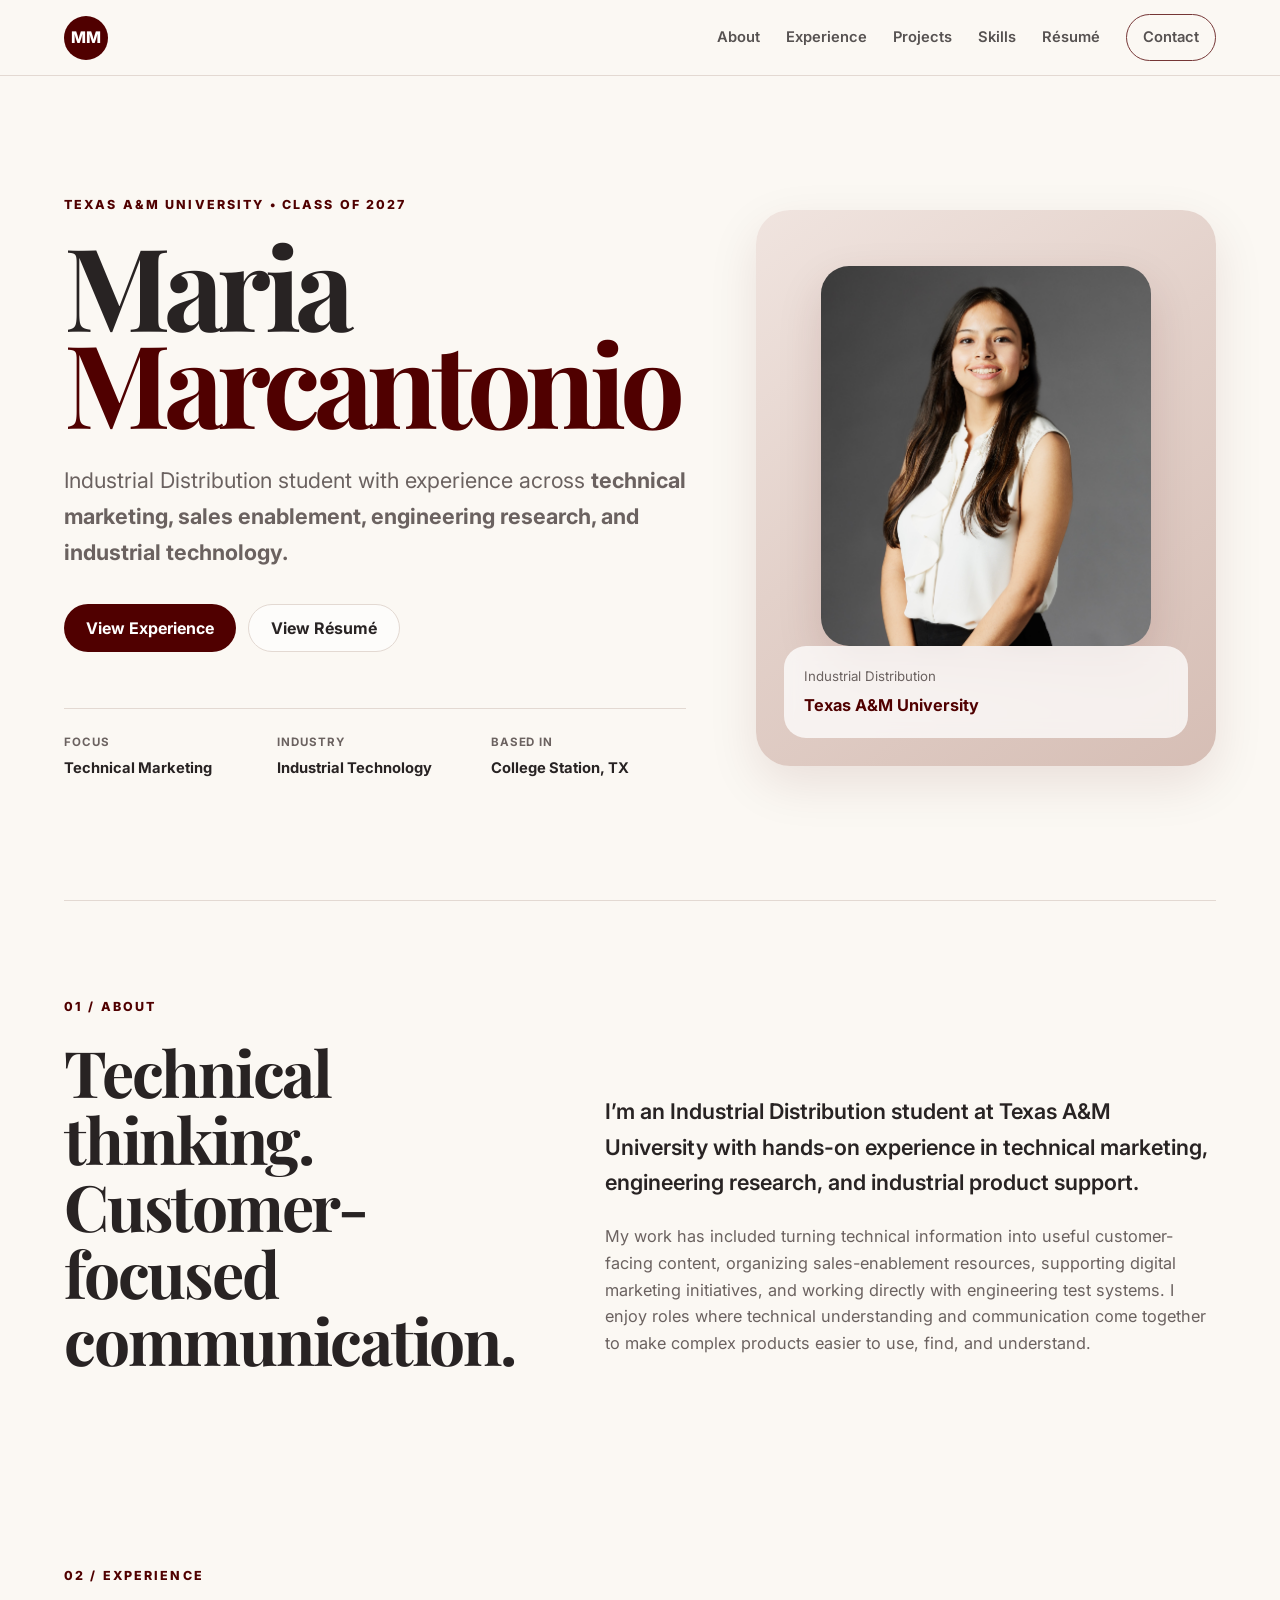
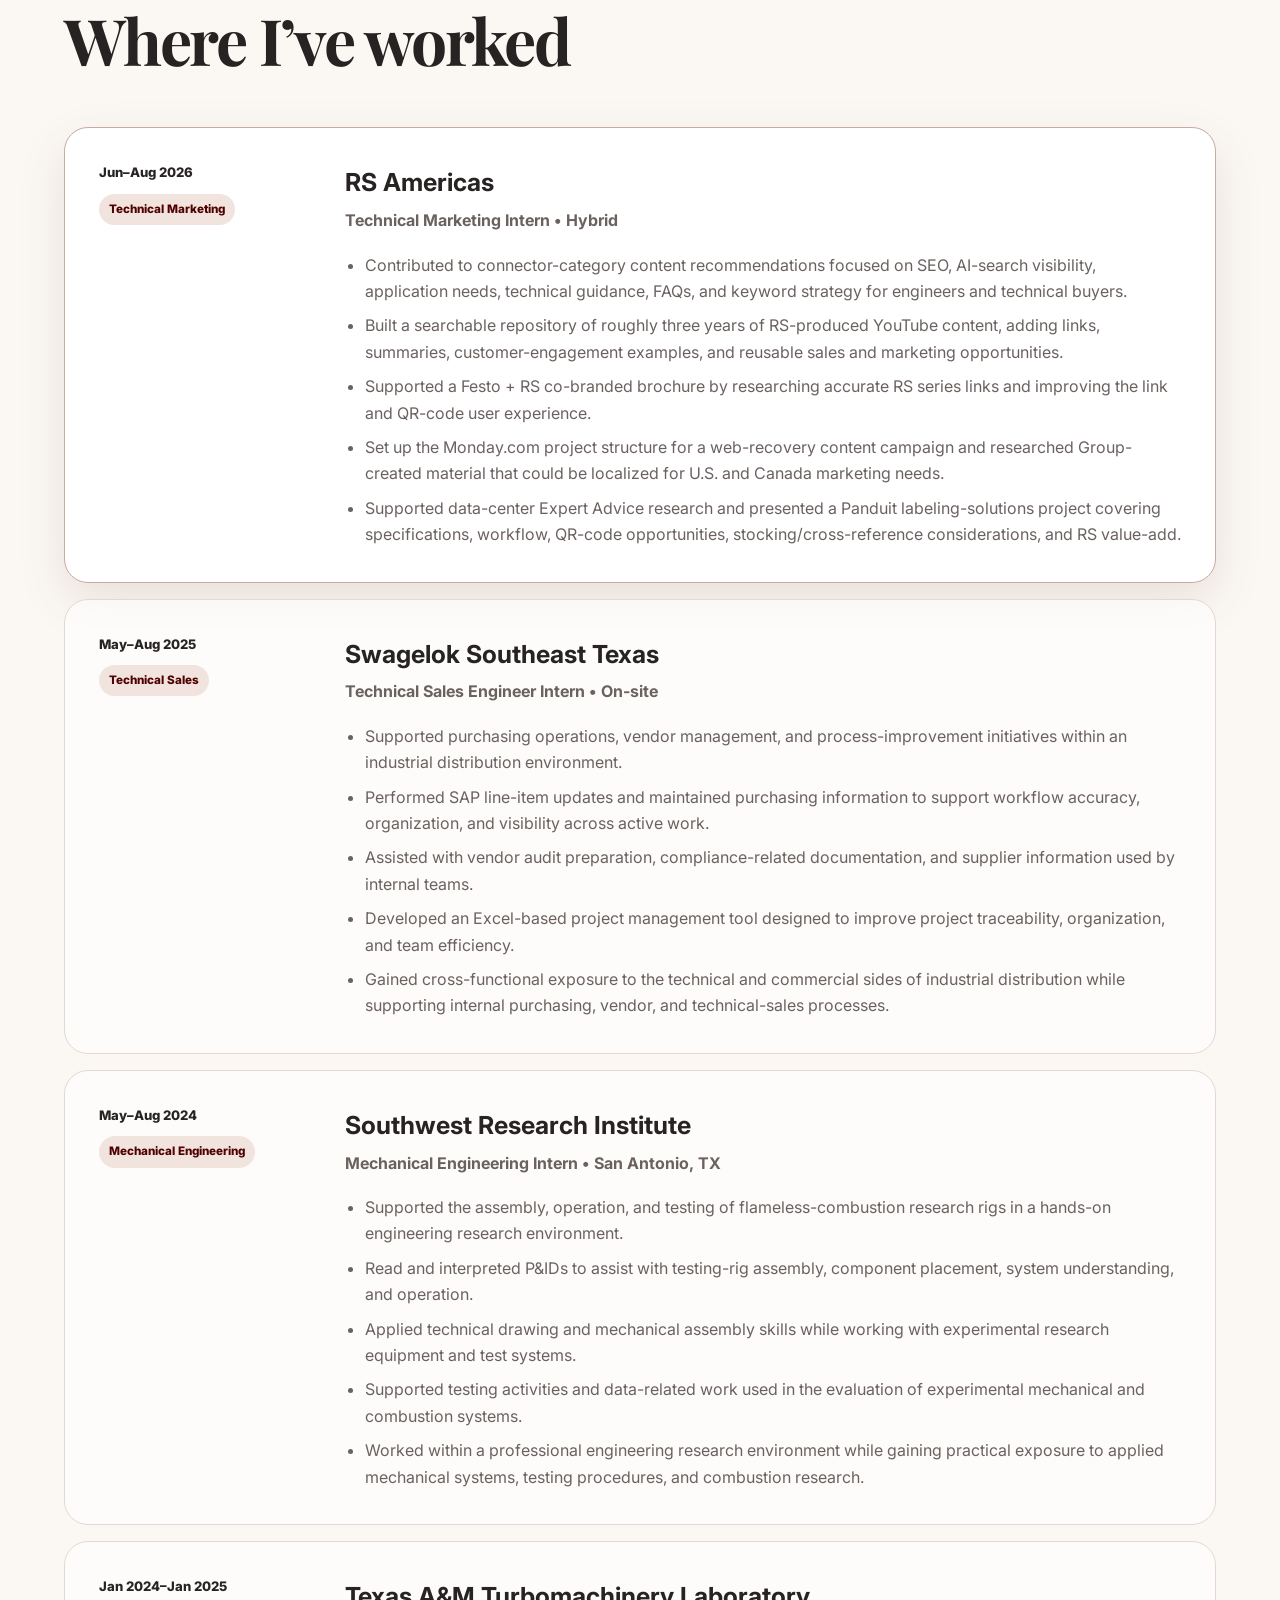
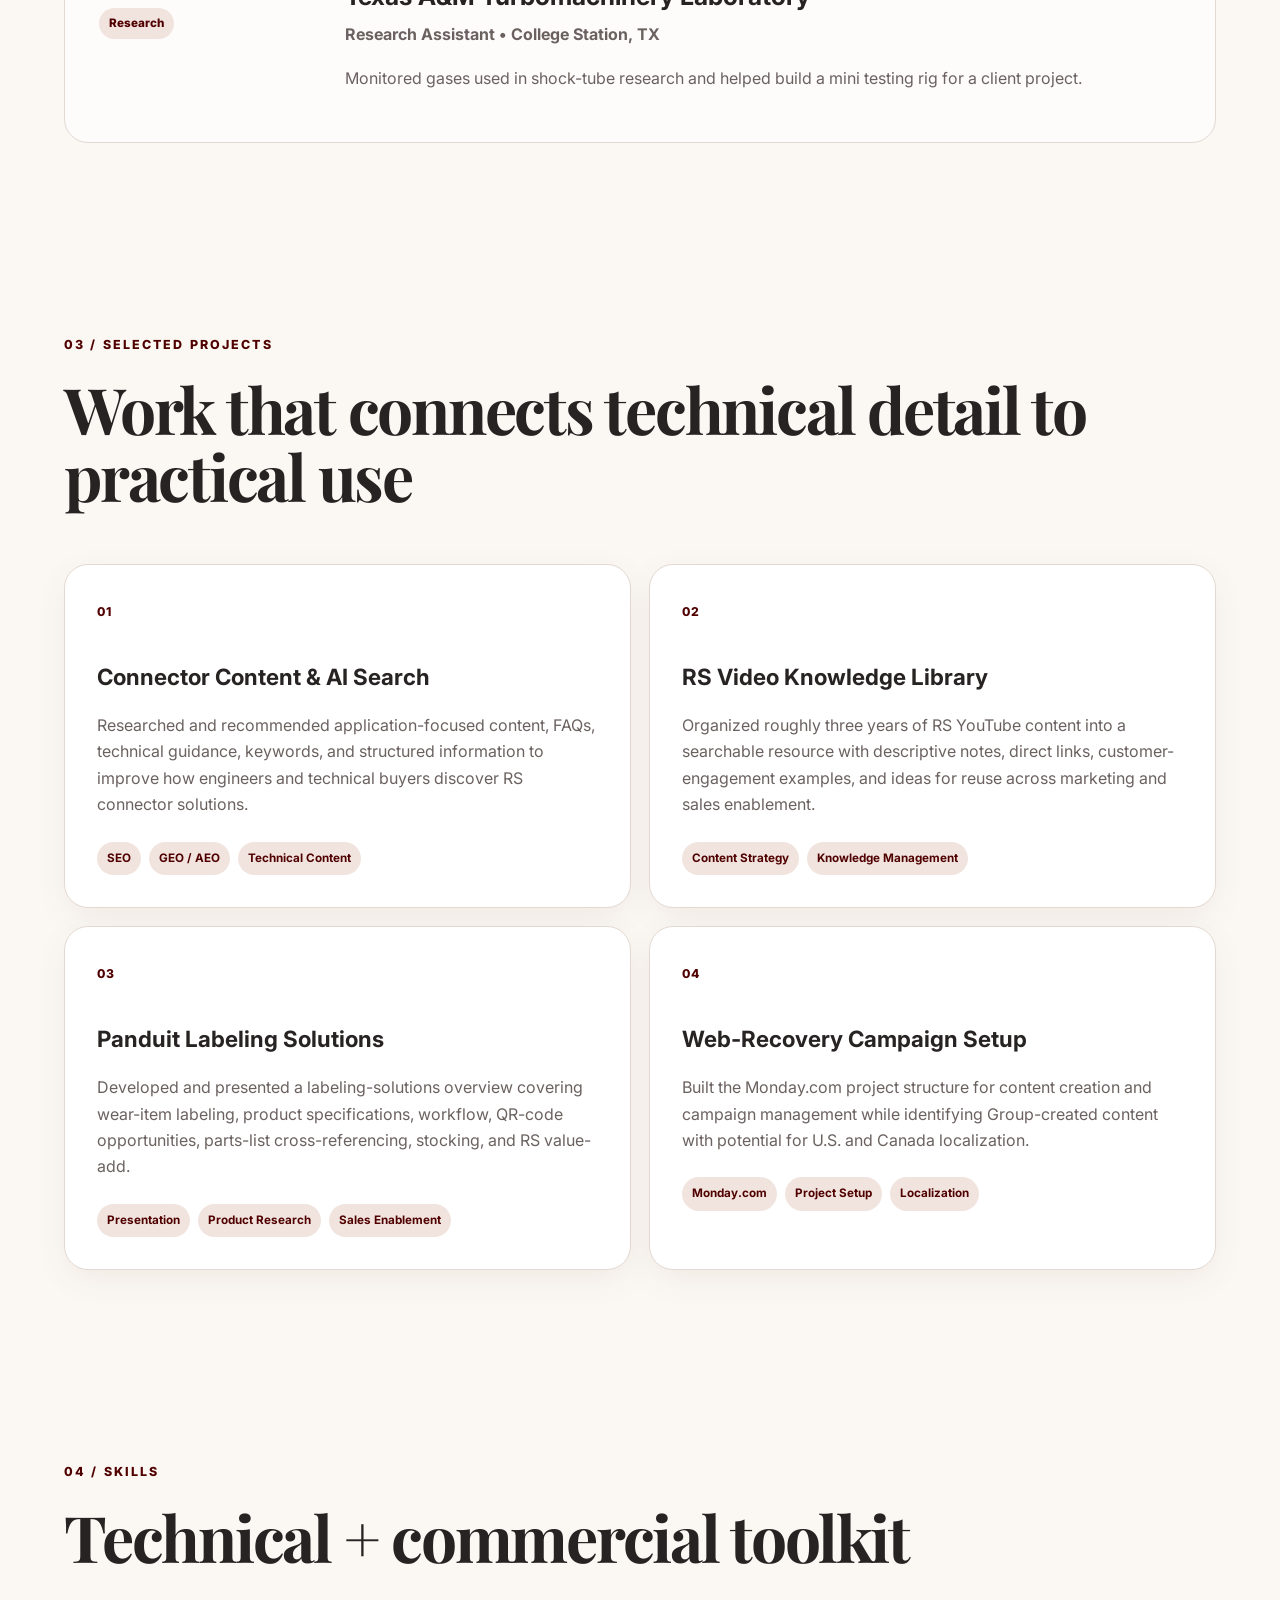
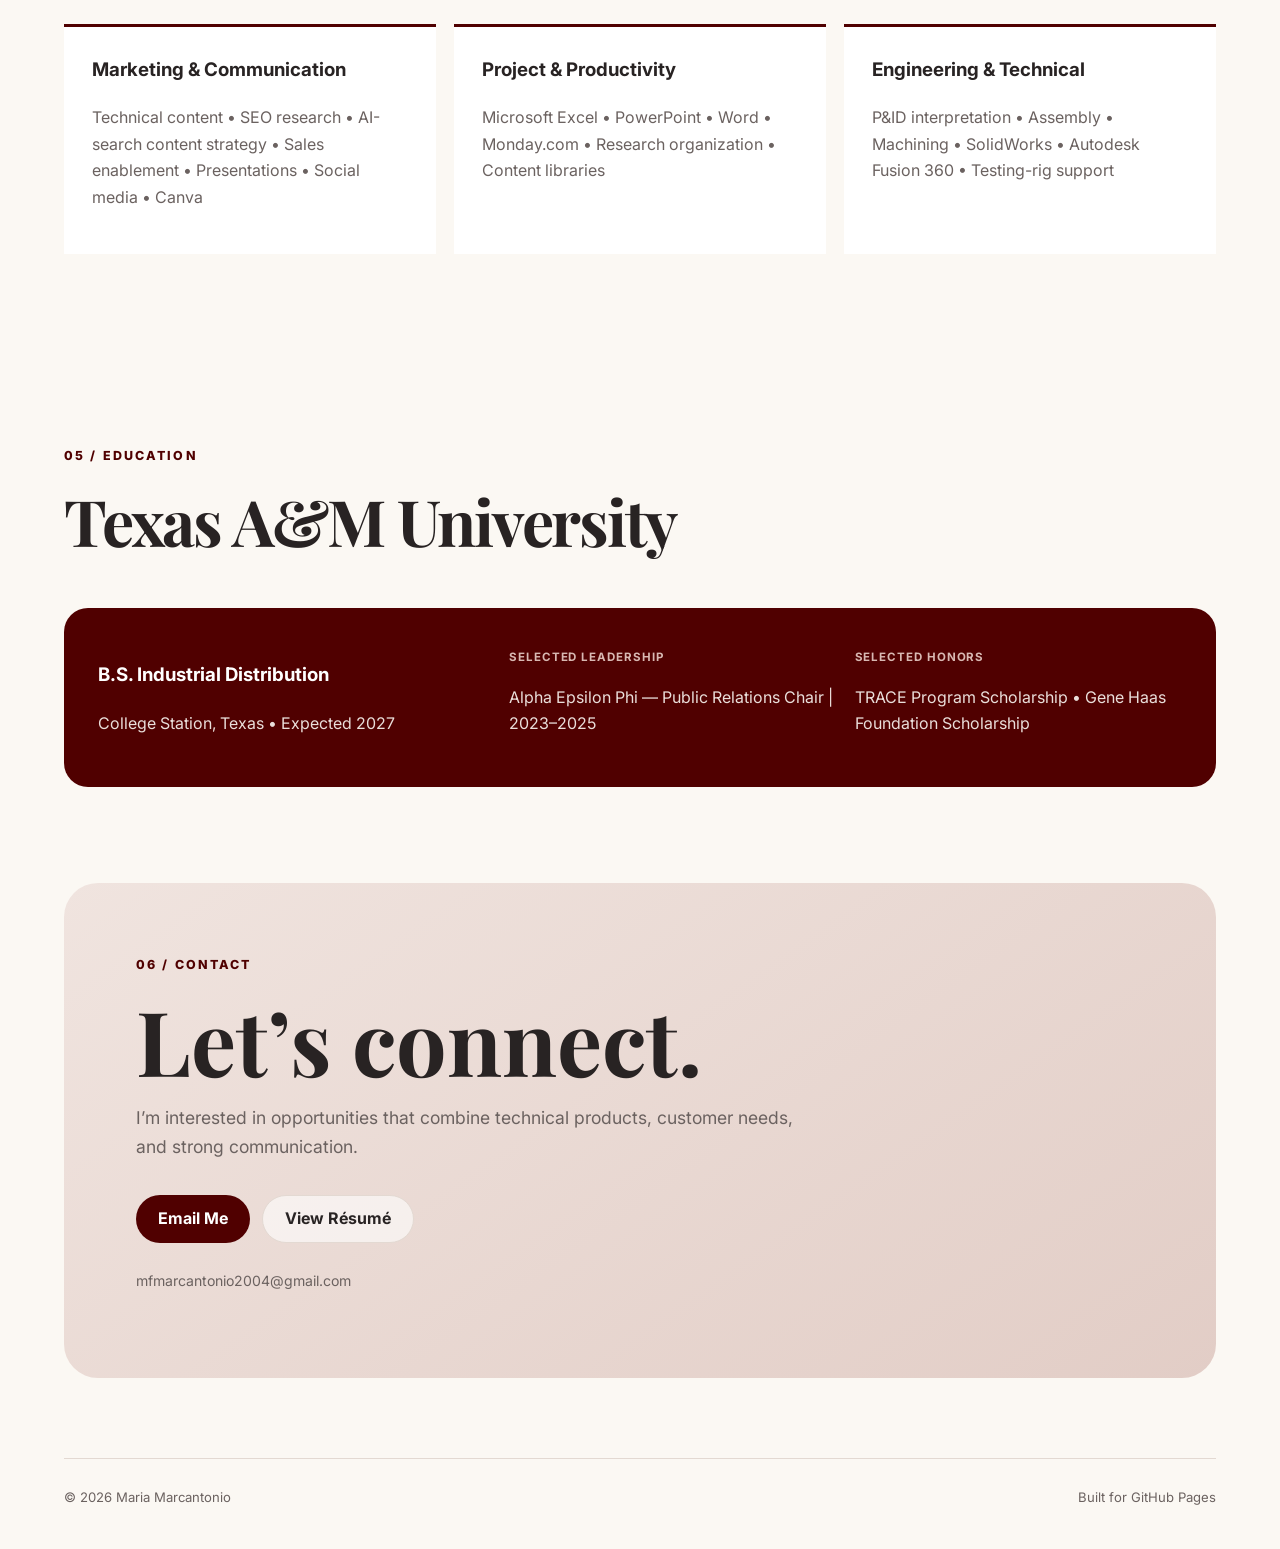
==== commit 0ad10333: "Add files via upload" ====
--- a/index.html
+++ b/index.html
@@ -117,18 +117,25 @@
         <article class="experience-card reveal">
           <div class="experience-meta"><span class="date">May–Aug 2025</span><span class="tag">Technical Sales</span></div>
           <div class="experience-main"><h3>Swagelok Southeast Texas</h3><p class="role">Technical Sales Engineer Intern • On-site</p>
-          <ul><li>Supported purchasing operations, vendor management, and process-improvement work in an industrial distribution environment.</li>
-          <li>Performed SAP line-item updates and supported purchasing information and workflow accuracy.</li>
-          <li>Assisted with vendor audit preparation and compliance-related documentation.</li>
-          <li>Developed an Excel-based project management tool to strengthen traceability, organization, and team efficiency.</li></ul></div>
+          <ul>
+<li>Supported purchasing operations, vendor management, and process-improvement initiatives within an industrial distribution environment.</li>
+<li>Performed SAP line-item updates and maintained purchasing information to support workflow accuracy, organization, and visibility across active work.</li>
+<li>Assisted with vendor audit preparation, compliance-related documentation, and supplier information used by internal teams.</li>
+<li>Developed an Excel-based project management tool designed to improve project traceability, organization, and team efficiency.</li>
+<li>Gained cross-functional exposure to the technical and commercial sides of industrial distribution while supporting internal purchasing, vendor, and technical-sales processes.</li>
+</ul></div>
         </article>
 
         <article class="experience-card reveal">
           <div class="experience-meta"><span class="date">May–Aug 2024</span><span class="tag">Mechanical Engineering</span></div>
           <div class="experience-main"><h3>Southwest Research Institute</h3><p class="role">Mechanical Engineering Intern • San Antonio, TX</p>
-          <ul><li>Supported the assembly and testing of flameless-combustion rigs in a hands-on engineering research environment.</li>
-          <li>Used and interpreted P&amp;IDs during testing-rig assembly and operation.</li>
-          <li>Applied technical drawing, assembly, testing, and data-analysis skills to mechanical research work.</li></ul></div>
+          <ul>
+<li>Supported the assembly, operation, and testing of flameless-combustion research rigs in a hands-on engineering research environment.</li>
+<li>Read and interpreted P&amp;IDs to assist with testing-rig assembly, component placement, system understanding, and operation.</li>
+<li>Applied technical drawing and mechanical assembly skills while working with experimental research equipment and test systems.</li>
+<li>Supported testing activities and data-related work used in the evaluation of experimental mechanical and combustion systems.</li>
+<li>Worked within a professional engineering research environment while gaining practical exposure to applied mechanical systems, testing procedures, and combustion research.</li>
+</ul></div>
         </article>
 
         <article class="experience-card reveal">
@@ -239,7 +246,7 @@
         </div>
         <div>
           <span class="small-label">Selected leadership</span>
-          <p>Alpha Epsilon Phi — Member; Public Relations Chair through 2025</p>
+          <p>Alpha Epsilon Phi — Public Relations Chair | 2023–2025</p>
         </div>
         <div>
           <span class="small-label">Selected honors</span>
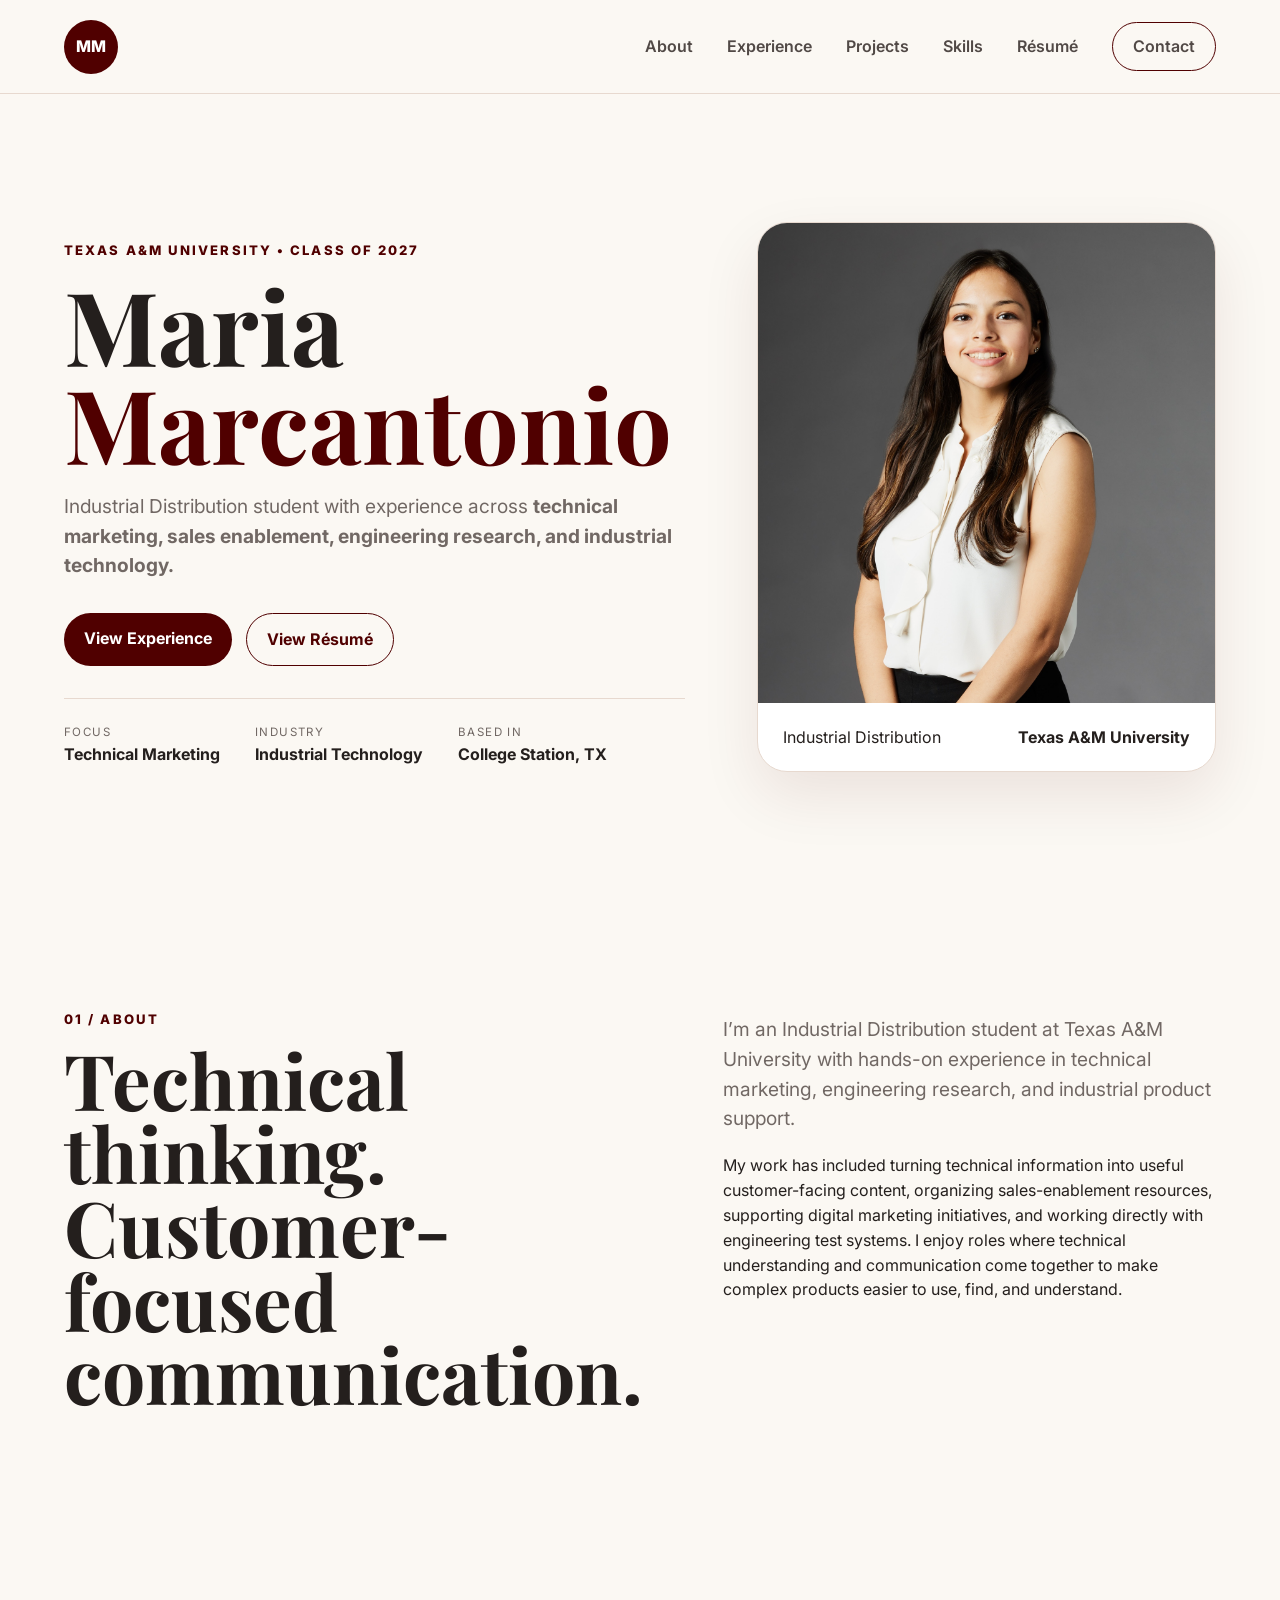
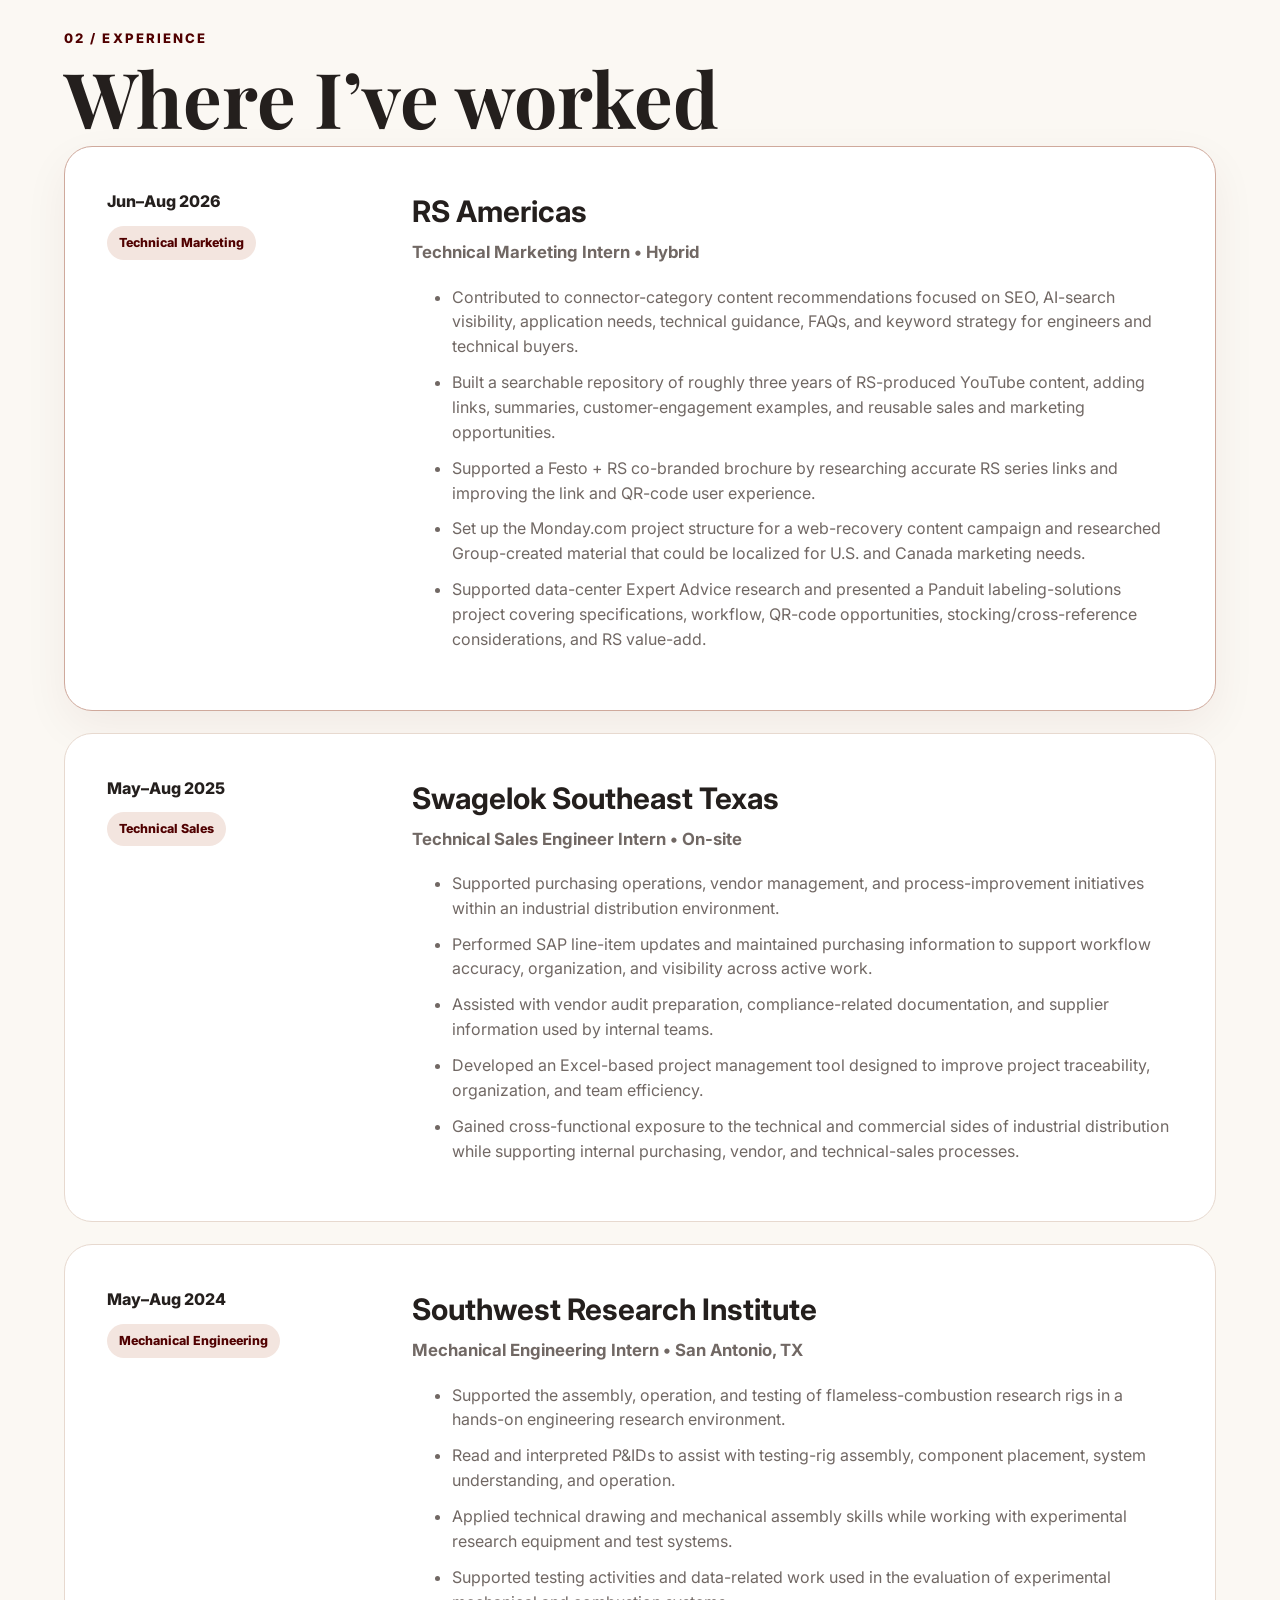
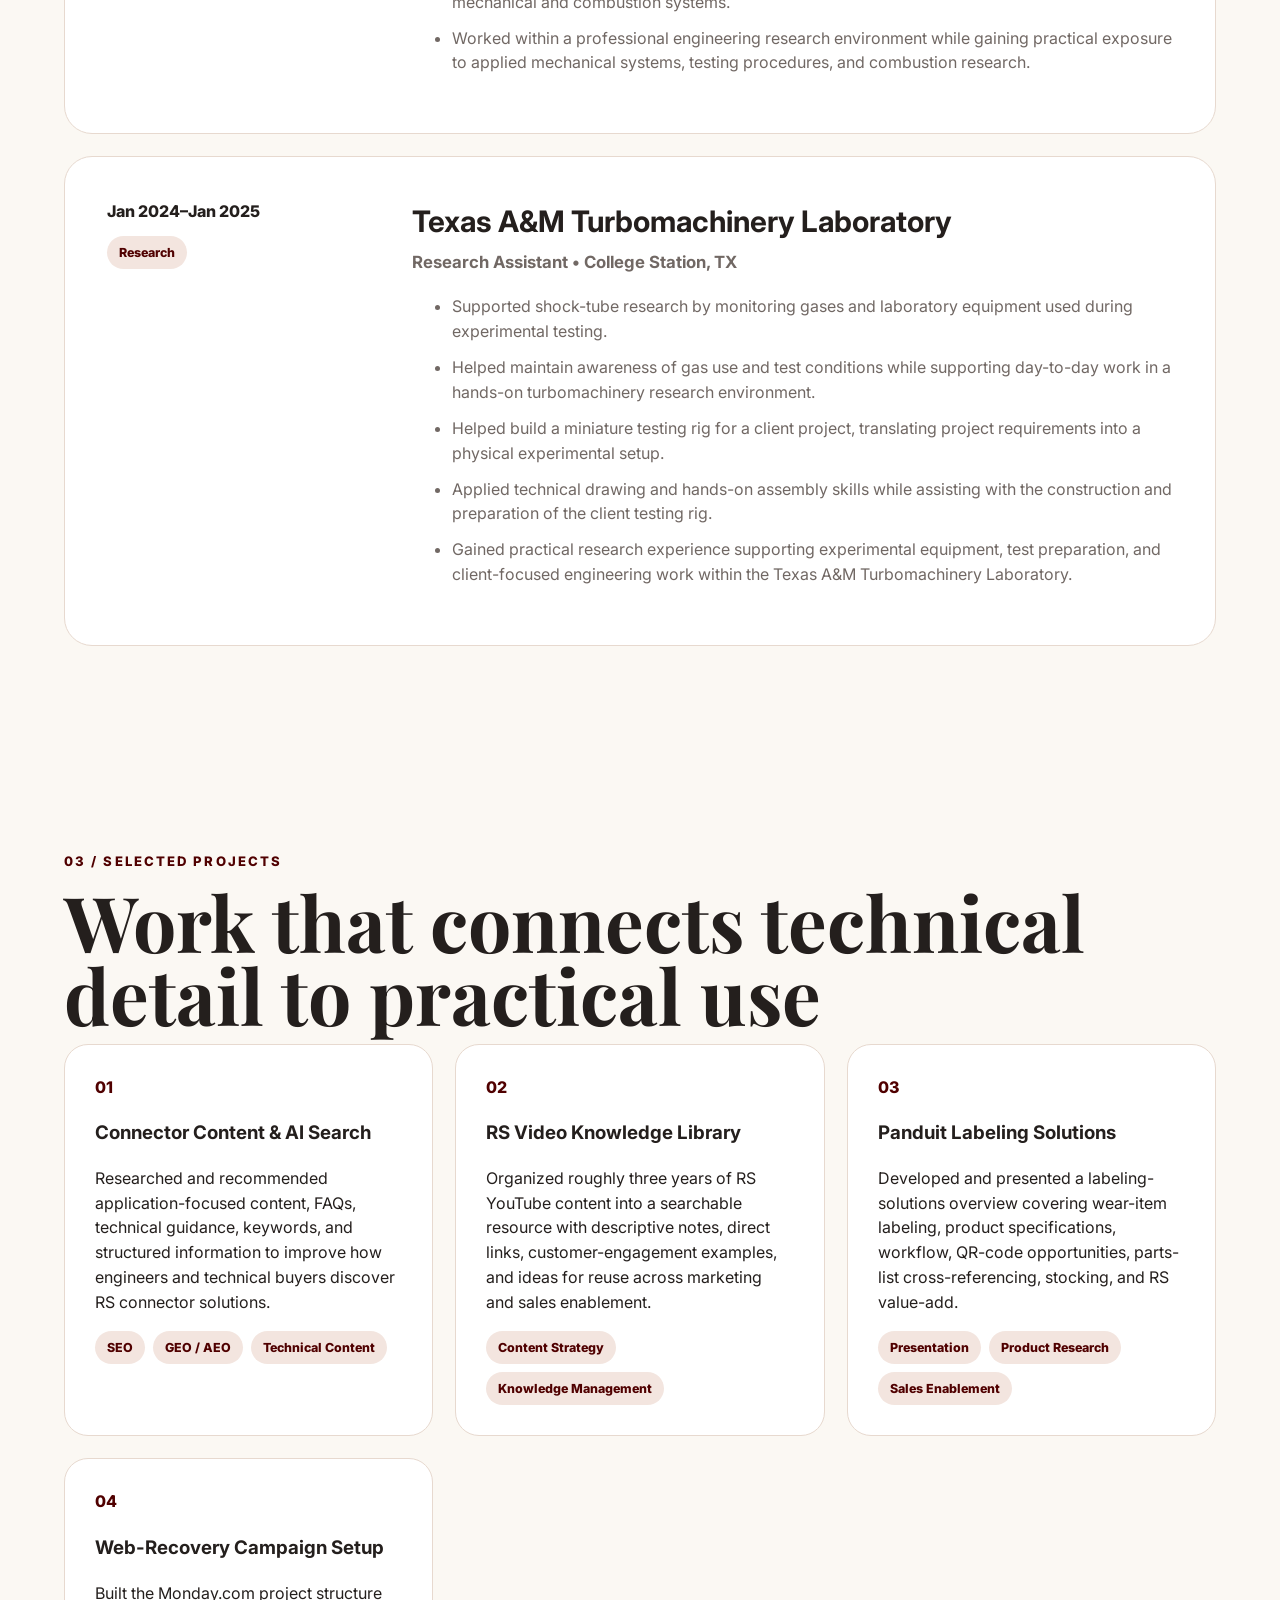
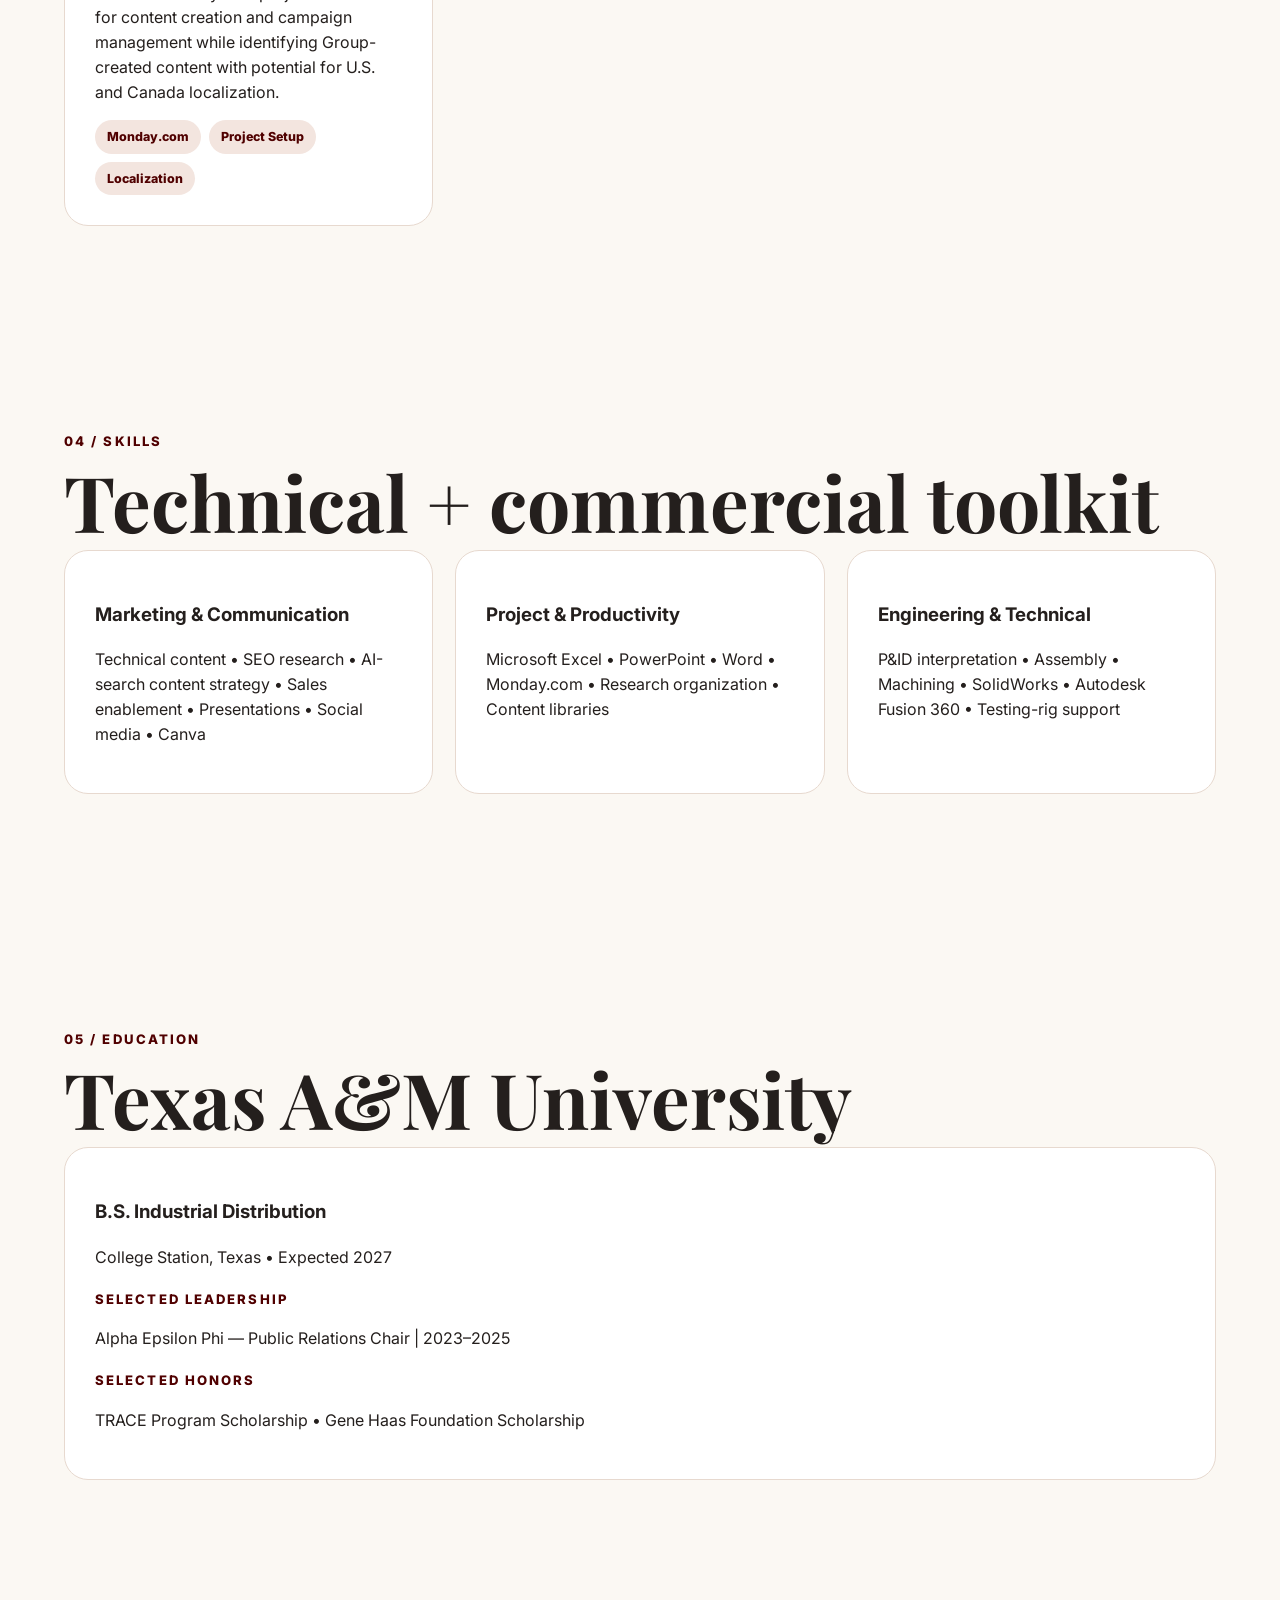
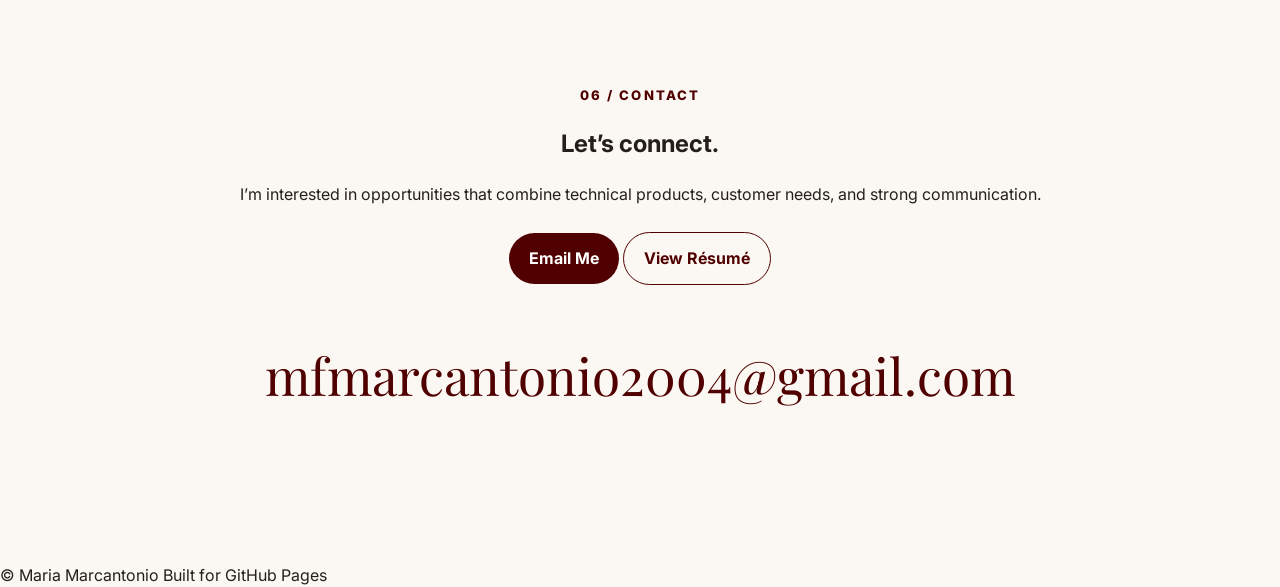
==== commit e3cf7399: "Add files via upload" ====
--- a/index.html
+++ b/index.html
@@ -146,9 +146,13 @@
           <div class="experience-main">
             <h3>Texas A&amp;M Turbomachinery Laboratory</h3>
             <p class="role">Research Assistant • College Station, TX</p>
-            <p>
-              Monitored gases used in shock-tube research and helped build a mini testing rig for a client project.
-            </p>
+            <ul>
+              <li>Supported shock-tube research by monitoring gases and laboratory equipment used during experimental testing.</li>
+              <li>Helped maintain awareness of gas use and test conditions while supporting day-to-day work in a hands-on turbomachinery research environment.</li>
+              <li>Helped build a miniature testing rig for a client project, translating project requirements into a physical experimental setup.</li>
+              <li>Applied technical drawing and hands-on assembly skills while assisting with the construction and preparation of the client testing rig.</li>
+              <li>Gained practical research experience supporting experimental equipment, test preparation, and client-focused engineering work within the Texas A&amp;M Turbomachinery Laboratory.</li>
+            </ul>
           </div>
         </article>
       </div>
--- a/styles.css
+++ b/styles.css
@@ -1,15 +1,3 @@
-:root{--ink:#282323;--ink-soft:#6b6260;--paper:#fbf8f3;--white:#fff;--blue:#500000;--blue-dark:#500000;--blue-pale:#f1e4df;--line:#e3d9d2;--shadow:0 18px 50px rgba(80,0,0,.10);--max:1180px}
-*{box-sizing:border-box}html{scroll-behavior:smooth}body{margin:0;font-family:Inter,system-ui,-apple-system,sans-serif;background:var(--paper);color:var(--ink);line-height:1.65}a{color:inherit;text-decoration:none}
-.site-header{position:sticky;top:0;z-index:100;display:flex;align-items:center;justify-content:space-between;min-height:76px;padding:0 5vw;background:rgba(251,248,243,.9);backdrop-filter:blur(14px);border-bottom:1px solid var(--line)}.brand{display:grid;place-items:center;width:44px;height:44px;border-radius:50%;background:var(--blue);color:white;font-weight:800}.nav{display:flex;align-items:center;gap:26px;font-size:.92rem;font-weight:600}.nav a{opacity:.78}.nav a:hover{opacity:1;color:var(--blue)}.nav-cta{padding:10px 16px;border:1px solid var(--blue);border-radius:999px}.nav-toggle{display:none;width:44px;height:44px;padding:10px;border:0;background:transparent}.nav-toggle span{display:block;height:2px;margin:5px 0;background:var(--blue)}
-.section{width:min(var(--max),90vw);margin:0 auto;padding:96px 0}.hero{min-height:calc(100vh - 76px);display:grid;grid-template-columns:1.15fr .85fr;gap:70px;align-items:center}.eyebrow{margin:0 0 20px;color:var(--blue);font-size:.78rem;font-weight:800;letter-spacing:.17em;text-transform:uppercase}.hero h1{margin:0;font-family:"Playfair Display",Georgia,serif;font-size:clamp(4.2rem,9vw,8rem);line-height:.84;letter-spacing:-.055em}.hero h1 span{color:var(--blue)}.hero-subtitle{max-width:720px;margin:34px 0 0;color:var(--ink-soft);font-size:clamp(1.08rem,2vw,1.35rem)}
-.hero-actions,.contact-actions{display:flex;flex-wrap:wrap;gap:12px;margin-top:34px}.button{display:inline-flex;align-items:center;justify-content:center;min-height:48px;padding:0 22px;border-radius:999px;font-weight:700;transition:.2s}.button:hover{transform:translateY(-2px);box-shadow:0 10px 28px rgba(80,0,0,.12)}.button.primary{background:var(--blue);color:white}.button.secondary{border:1px solid var(--line);background:rgba(255,255,255,.6)}
-.quick-facts{display:grid;grid-template-columns:repeat(3,1fr);gap:18px;margin-top:56px;padding-top:24px;border-top:1px solid var(--line)}.quick-facts div{display:grid;gap:4px}.fact-label,.small-label{color:var(--ink-soft);font-size:.72rem;font-weight:700;letter-spacing:.08em;text-transform:uppercase}.quick-facts strong{font-size:.92rem}
-.hero-card{position:relative;min-height:510px;padding:28px;overflow:hidden;border-radius:34px;background:linear-gradient(145deg,#f0e4df,#e3d1ca 45%,#d6beb5);box-shadow:var(--shadow);display:flex;flex-direction:column;justify-content:space-between}.hero-photo{align-self:center;width:min(330px,88%);height:380px;margin-top:28px;object-fit:cover;object-position:center 28%;border-radius:28px;box-shadow:0 18px 45px rgba(80,0,0,.13)}.hero-card-text{display:grid;gap:4px;padding:20px;border-radius:22px;background:rgba(255,255,255,.75);backdrop-filter:blur(8px)}.hero-card-text span{color:var(--ink-soft);font-size:.83rem}.hero-card-text strong{font-size:1.02rem;color:var(--blue)}
-.two-column{display:grid;grid-template-columns:.85fr 1.15fr;gap:90px;border-top:1px solid var(--line)}.section-heading h2{margin:0;font-family:"Playfair Display",Georgia,serif;font-size:clamp(2.3rem,5vw,4.2rem);line-height:1.05;letter-spacing:-.035em}.about-copy{align-self:end;color:var(--ink-soft);font-size:1.02rem}.about-copy .lead{color:var(--ink);font-size:1.35rem;font-weight:600}
-.timeline{margin-top:54px;display:grid;gap:16px}.experience-card{display:grid;grid-template-columns:210px 1fr;gap:36px;padding:34px;border:1px solid var(--line);border-radius:24px;background:rgba(255,255,255,.68)}.experience-card.featured{border-color:#c9aaa3;box-shadow:var(--shadow);background:white}.experience-meta{display:flex;flex-direction:column;gap:10px;align-items:flex-start}.date{font-size:.82rem;font-weight:800}.tag{display:inline-flex;padding:6px 10px;border-radius:999px;background:var(--blue-pale);color:var(--blue);font-size:.73rem;font-weight:800}.experience-main h3{margin:0;font-size:1.55rem}.role{margin:4px 0 18px;color:var(--blue);font-weight:700}.experience-main p,.experience-main ul{color:var(--ink-soft)}.experience-main ul{margin:0;padding-left:20px}.experience-main li+li{margin-top:8px}
-.project-grid{display:grid;grid-template-columns:repeat(2,1fr);gap:18px;margin-top:54px}.project-card{min-height:320px;padding:32px;border-radius:24px;border:1px solid var(--line);background:white;box-shadow:0 10px 34px rgba(80,0,0,.06)}.project-number{color:var(--blue);font-size:.76rem;font-weight:800;letter-spacing:.1em}.project-card h3{margin:36px 0 12px;font-size:1.4rem}.project-card p{color:var(--ink-soft)}.chips{display:flex;flex-wrap:wrap;gap:8px;margin-top:24px}.chips span{padding:7px 10px;border-radius:999px;background:var(--blue-pale);color:var(--blue);font-size:.73rem;font-weight:700}
-.skills-grid{display:grid;grid-template-columns:repeat(3,1fr);gap:18px;margin-top:54px}.skill-group{padding:28px;border-top:3px solid var(--blue);background:white}.skill-group h3{margin-top:0}.skill-group p{color:var(--ink-soft)}.education-card{margin-top:54px;display:grid;grid-template-columns:1.2fr 1fr 1fr;gap:18px;padding:34px;border-radius:24px;background:var(--blue);color:white}.education-card p{color:#eadeda}.education-card .small-label{color:#d8b8b2}
-.contact-section{margin-bottom:80px;padding:72px;border-radius:34px;background:linear-gradient(145deg,#f0e4df,#e2cdc6)}.contact-section h2{margin:0;font-family:"Playfair Display",Georgia,serif;font-size:clamp(3rem,7vw,6rem);line-height:1}.contact-section>p:not(.eyebrow):not(.contact-email){max-width:670px;color:var(--ink-soft);font-size:1.1rem}.contact-email{margin-top:26px;color:var(--ink-soft);font-size:.88rem}
-footer{width:min(var(--max),90vw);margin:0 auto;padding:28px 0 40px;display:flex;justify-content:space-between;color:var(--ink-soft);border-top:1px solid var(--line);font-size:.82rem}.reveal{opacity:0;transform:translateY(18px);transition:opacity .65s ease,transform .65s ease}.reveal.visible{opacity:1;transform:none}
-@media(max-width:900px){.nav-toggle{display:block}.nav{position:absolute;top:76px;left:0;right:0;display:none;flex-direction:column;align-items:stretch;gap:0;padding:18px 5vw 28px;background:var(--paper);border-bottom:1px solid var(--line)}.nav.open{display:flex}.nav a{padding:12px 0}.nav-cta{border:0}.hero,.two-column{grid-template-columns:1fr}.hero{padding-top:60px;gap:38px}.two-column{gap:36px}.experience-card{grid-template-columns:1fr;gap:18px}.experience-meta{flex-direction:row;justify-content:space-between;align-items:center}.project-grid,.skills-grid,.education-card{grid-template-columns:1fr}}
-@media(max-width:600px){.section{padding:72px 0}.hero h1{font-size:clamp(3.5rem,19vw,5.4rem)}.quick-facts{grid-template-columns:1fr}.project-grid{grid-template-columns:1fr}.contact-section{padding:42px 26px}footer{flex-direction:column;gap:8px}}
+:root{--maroon:#500000;--maroon2:#6b0f0f;--ink:#241f1d;--muted:#716864;--cream:#fbf8f3;--card:#fff;--line:#e7d9cf;--soft:#f3e5df}*{box-sizing:border-box}html{scroll-behavior:smooth}body{margin:0;background:var(--cream);color:var(--ink);font-family:Inter,Arial,sans-serif;line-height:1.55}.site-header{height:94px;position:sticky;top:0;z-index:20;background:rgba(251,248,243,.96);border-bottom:1px solid var(--line);display:flex;align-items:center;justify-content:space-between;padding:0 max(5vw,28px);backdrop-filter:blur(10px)}.brand{width:54px;height:54px;border-radius:50%;display:grid;place-items:center;background:var(--maroon);color:#fff;text-decoration:none;font-weight:800}.nav{display:flex;gap:34px;align-items:center}.nav a{color:#514946;text-decoration:none;font-weight:600}.nav a:hover{color:var(--maroon)}.nav-cta{border:1px solid var(--maroon);padding:11px 20px;border-radius:999px}.nav-toggle{display:none;background:none;border:0}.nav-toggle span{display:block;width:28px;height:2px;background:var(--maroon);margin:6px}.section{max-width:1320px;margin:auto;padding:96px 5vw}.hero{min-height:calc(100vh - 94px);display:grid;grid-template-columns:1.15fr .85fr;gap:72px;align-items:center}.eyebrow,.small-label{color:var(--maroon);text-transform:uppercase;letter-spacing:.16em;font-weight:800;font-size:.82rem}.hero h1,.section-heading h2{font-family:'Playfair Display',Georgia,serif;margin:.15em 0;line-height:.96}.hero h1{font-size:clamp(4rem,8vw,7.8rem)}.hero h1 span{color:var(--maroon)}.hero-subtitle,.lead{font-size:1.2rem;color:var(--muted);max-width:760px}.hero-actions{display:flex;gap:14px;margin:32px 0}.button{display:inline-block;padding:13px 20px;border-radius:999px;text-decoration:none;font-weight:700}.primary{background:var(--maroon);color:#fff}.secondary{border:1px solid var(--maroon);color:var(--maroon)}.quick-facts{display:flex;gap:35px;border-top:1px solid var(--line);padding-top:25px}.quick-facts div{display:flex;flex-direction:column}.fact-label{font-size:.72rem;color:var(--muted);text-transform:uppercase;letter-spacing:.12em}.hero-card{background:#fff;border:1px solid var(--line);border-radius:30px;overflow:hidden;box-shadow:0 24px 60px rgba(80,0,0,.09)}.hero-photo{display:block;width:100%;aspect-ratio:1/1.05;object-fit:cover}.hero-card-text{padding:22px 25px;display:flex;justify-content:space-between;gap:20px}.two-column{display:grid;grid-template-columns:1fr 1fr;gap:80px}.section-heading h2{font-size:clamp(3rem,6vw,5.5rem)}.timeline{display:grid;gap:22px}.experience-card{display:grid;grid-template-columns:270px 1fr;gap:35px;background:var(--card);border:1px solid var(--line);border-radius:28px;padding:42px}.experience-card.featured{border-color:#cfa99c;box-shadow:0 16px 45px rgba(80,0,0,.06)}.experience-meta{display:flex;flex-direction:column;gap:12px;align-items:flex-start}.date{font-weight:800}.tag,.chips span{background:var(--soft);color:var(--maroon);font-size:.78rem;font-weight:800;border-radius:999px;padding:7px 12px}.experience-main h3{font-size:1.85rem;margin:0}.role{font-weight:700;color:var(--muted);font-size:1.05rem;margin:.25rem 0 1.2rem}.experience-main li{margin:.7rem 0;color:var(--muted)}.project-grid,.skills-grid{display:grid;grid-template-columns:repeat(3,1fr);gap:22px}.project-card,.skill-group,.education-card{background:#fff;border:1px solid var(--line);border-radius:24px;padding:30px}.project-number{font-weight:800;color:var(--maroon)}.chips{display:flex;flex-wrap:wrap;gap:8px}.contact-section{text-align:center}.contact-email{font-family:'Playfair Display',Georgia,serif;color:var(--maroon);font-size:clamp(1.5rem,4vw,3.3rem);text-decoration:none}.contact-actions{margin-top:25px}.reveal{opacity:1;transform:none}.page{max-width:980px;margin:40px auto;padding:40px;background:#fff}.toolbar{display:flex;justify-content:space-between;align-items:center;margin-bottom:30px}.headline{font-family:'Playfair Display',Georgia,serif;font-size:3rem;margin:.2rem 0}.summary{color:var(--muted)}.education-section,.entry,.skills{margin-top:30px}.entry{border-top:1px solid var(--line);padding-top:22px}.entry h2,.entry h3{margin-bottom:4px}.label{font-weight:800;color:var(--maroon)}
+@media(max-width:800px){.site-header{height:78px}.nav-toggle{display:block}.nav{display:none;position:absolute;top:78px;left:0;right:0;background:var(--cream);padding:25px;flex-direction:column;border-bottom:1px solid var(--line)}.nav.open{display:flex}.hero{grid-template-columns:1fr;gap:35px;padding-top:55px}.hero h1{font-size:4rem}.two-column{grid-template-columns:1fr;gap:20px}.experience-card{grid-template-columns:1fr;padding:28px}.project-grid,.skills-grid{grid-template-columns:1fr}.quick-facts{flex-direction:column;gap:14px}.section{padding:65px 6vw}.page{margin:0;padding:28px 6vw}.headline{font-size:2.4rem}}
+@media print{.site-header,.toolbar{display:none}.page{margin:0;max-width:none;padding:0}body{background:#fff}.entry{break-inside:avoid}}
